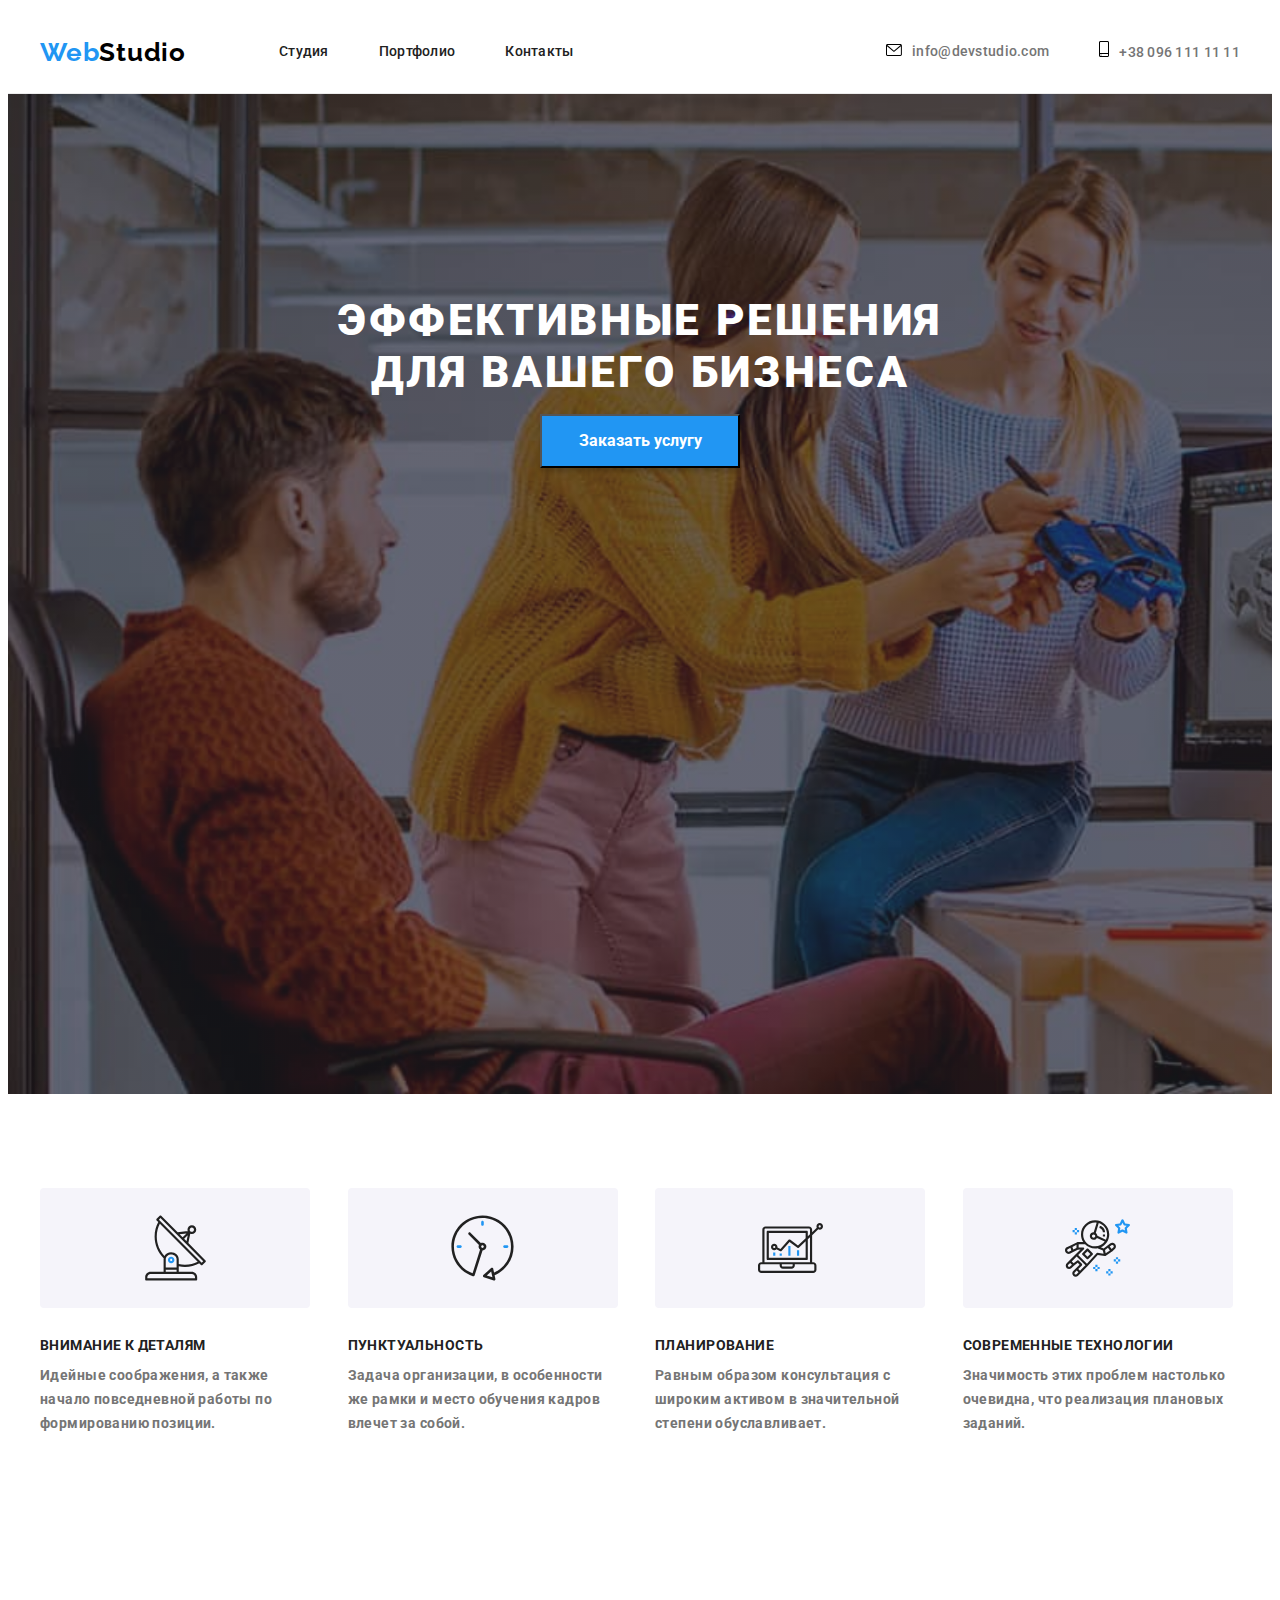
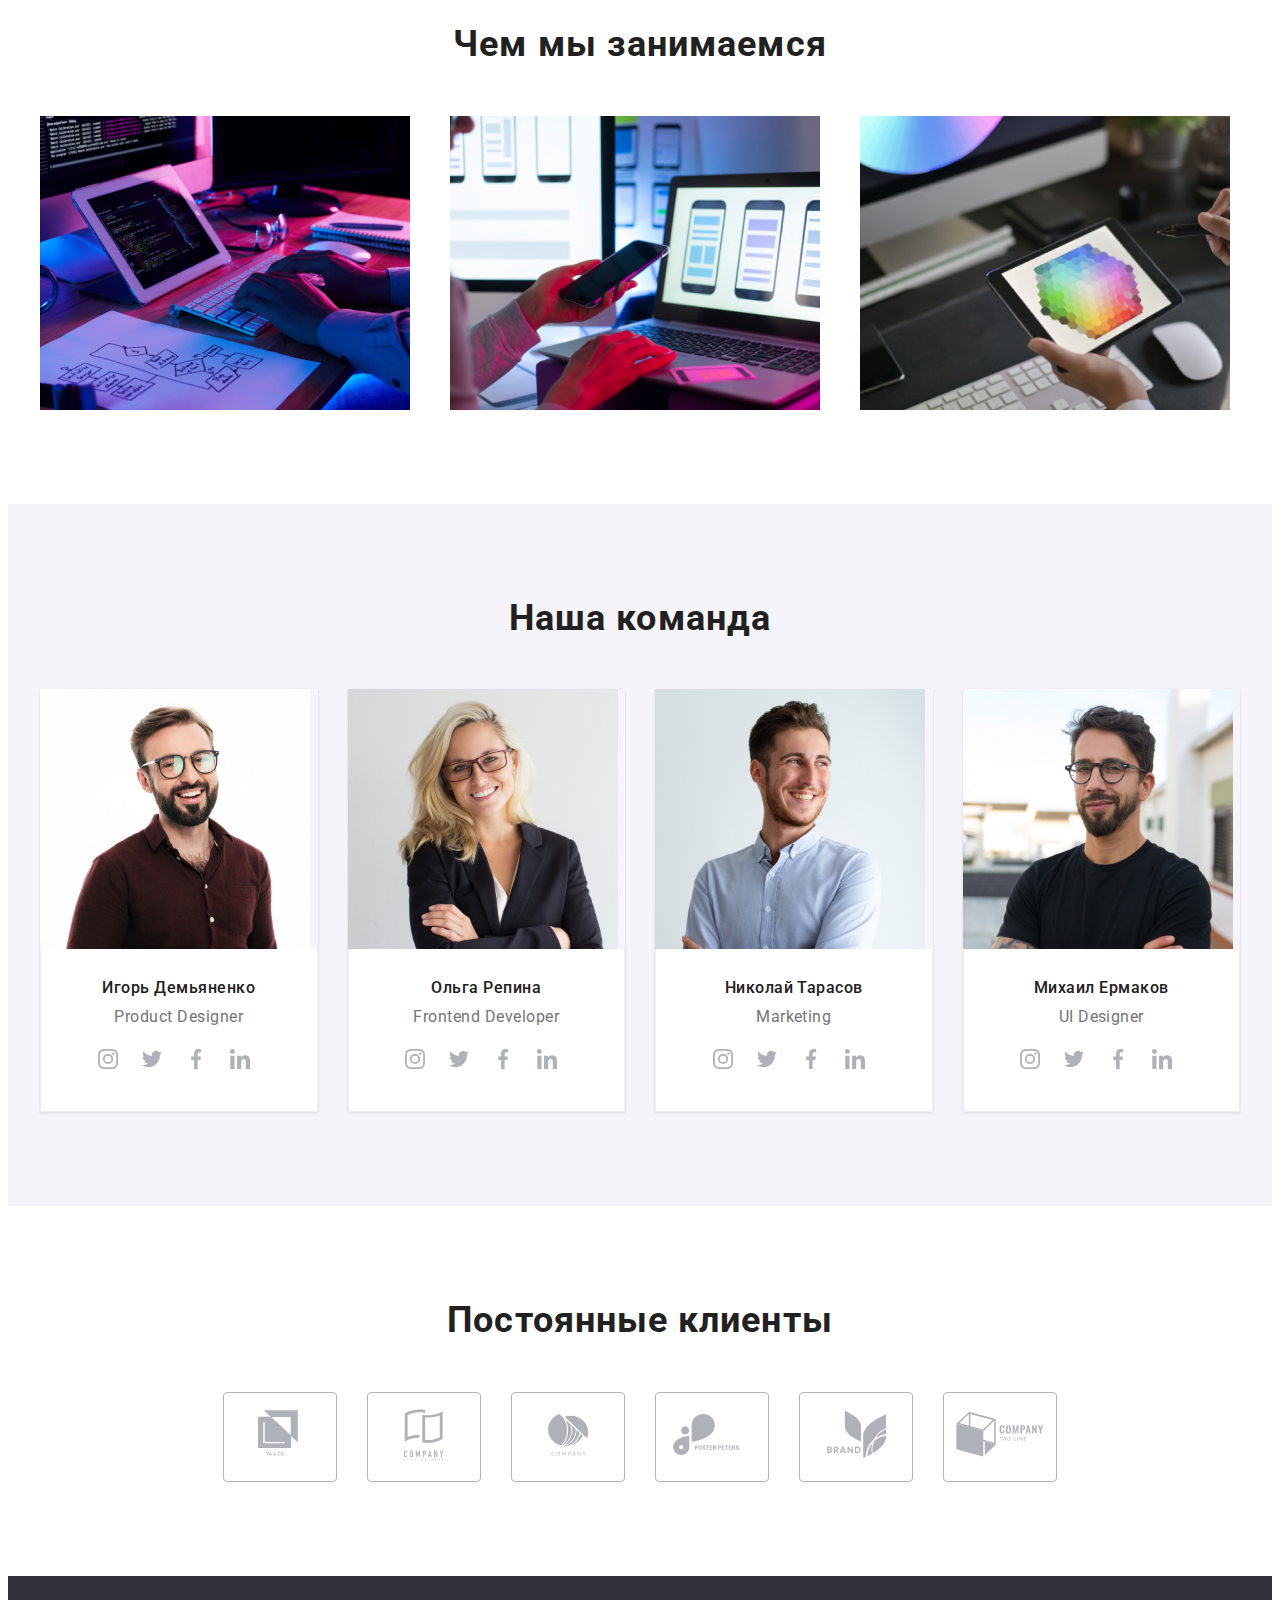
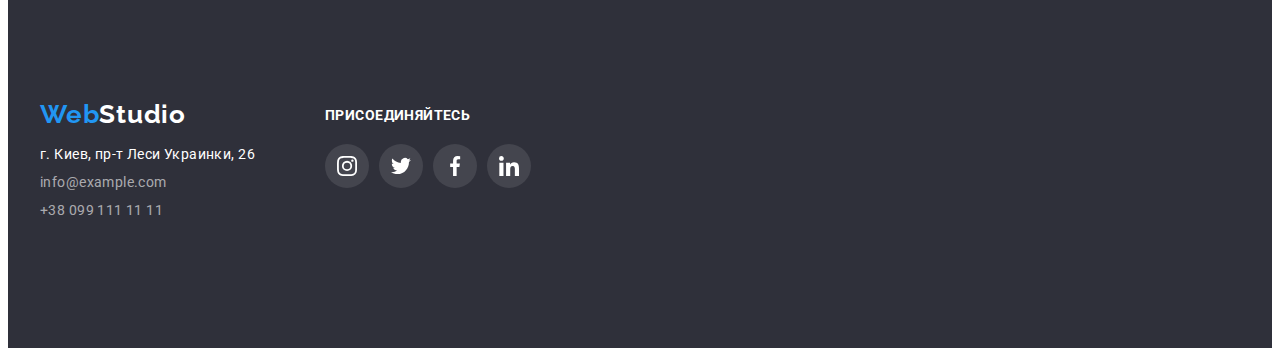
==== index.html @ 53e698b1 "добавил предидущее дз" ====
<!DOCTYPE html>
<html lang="en">
<head>
    <meta charset="UTF-8">
    <meta http-equiv="X-UA-Compatible" content="IE=edge">
    <meta name="viewport" content="width=device-width, initial-scale=1.0">
    <title>Студия</title>
    <link rel="preconnect" href="https://fonts.gstatic.com">
    <link href="https://fonts.googleapis.com/css2?family=Raleway:wght@700&family=Roboto:wght@400;500;700;900&display=swap"
        rel="stylesheet">
    <link rel="stylesheet" href="https://cdnjs.cloudflare.com/ajax/libs/modern-normalize/1.0.0/modern-normalize.min.css"
        integrity="sha512-ISS7cAi1PEhQ8jnbJpJZMd29NlhNj4AWYyLOSp2CE/CsHxTCu+r+t0D2yoJudVrd0/8fTVPUVDzY5Tvli75u/g=="
        crossorigin="anonymous" />
    <link rel="stylesheet" href="./css/styles.css">
</head>
<body>
    <header class="header">
        <div class="header-main container">
          <h1 class="top-title">
            <a class="main-logo link" href="">
               <span class="web">Web</span>Studio</a>
          </h1>
         <nav class="navigation">
            <ul class="navigation-list list">
                <li class="navigation-item">
                    <a class="navigation-link link" href="#">Студия</a></li>
                <li class="navigation-item">
                    <a class="navigation-link link" href="./portfolio.html">Портфолио</a></li>
                <li class="navigation-item">
                    <a class="navigation-link link" href="#">Контакты</a></li>
            </ul>
         </nav>
        <ul class="contact-list list">
            
            <li class="contact-info">
                <a class="mail-link link" href="mailto:info@devstudio.com">
                    <svg class="icons-contact-link" width="16" height="12">
                        <use href="./images/sprite.svg#icon-envelope"></use>
                    </svg>info@devstudio.com</a>
            </li>
            
            
            <li class="contact-info">
                <a class="tel-link link" href="tel:+380961111111">
                    <svg class="icons-contact-link" width="10" height="16">
                        <use href="./images/sprite.svg#icon-smartphone"></use>
                    </svg>+38 096 111 11 11</a>
            </li>
            
            
        </ul>
        </div>
    </header>   
    <main>
        <!-- HERO -->
        <section class="hero section">
            <h2 class="hero-item">
                Эффективные решения для вашего бизнеса
            </h2>
            <button class="modal-btn" type=button> Заказать услугу </button>
        </section>

                                            <!-- ABOUT -->

        <section class="section about">
          <div class="container">
              <ul class="about-list list"> 
                  
            <li class="about-list-item">
                <div class="box">
                    <svg class="svg-icons" width="65" height="70">
                        <use href="./images/sprite.svg#icon-antenna"></use>
                    </svg>
                </div>
                <h3 class="about-title">
                    Внимание к деталям
                </h3>
                <p class="description">
                    Идейные соображения, а также начало повседневной работы по формированию позиции.
                </p>
            </li>
            <li class="about-list-item">
                <div class="box">
                    <svg class="svg-icons" width="65" height="70">
                        <use href="./images/sprite.svg#icon-clock"></use>
                    </svg>
                </div>
                <h3 class="about-title">
                    Пунктуальность
                </h3>
                <p class="description">
                    Задача организации, в особенности же рамки и место обучения кадров влечет за собой.
                </p>
            </li>
            <li class="about-list-item">
                <div class="box">
                    <svg class="svg-icons" width="65" height="70">
                        <use href="./images/sprite.svg#icon-diagram"></use>
                    </svg>
                </div>
                <h3 class="about-title">
                    Планирование
                </h3>
                <p class="description">
                    Равным образом консультация с широким активом в значительной степени обуславливает.
                </p>
            </li>
            <li class="about-list-item">
                <div class="box">
                    <svg class="svg-icons" width="65" height="70">
                        <use href="./images/sprite.svg#icon-astronaut"></use>
                    </svg>
                </div>
                <h3 class="about-title">
                    Современные технологии
                </h3>
                <p class="description">
                    Значимость этих проблем настолько очевидна, что реализация плановых заданий.
                </p>
            </li>
            </ul> 
          </div>

        </section>
        
                                               <!-- деятельность -->

        <section class="activity section">
            <div class="container">
                <h2 class="visually-hidden">галерея работ</h2>
                <h2 class="title">
                    Чем мы занимаемся
                </h2>
                <div class="activity-list">
                    <ul class="activity-item list">
                        <li class="activity-item-img">
                            <img src="./images/деятельность/box-1.png" alt="написание кода" width=370 height="294">
                        </li>
                        <li class="activity-item-img">
                            <img src="./images/деятельность/box-2.png" alt="адаптация для мобильных устройств" width=370 height="294">
                        </li>
                        <li class="activity-item-img">
                             <img src="./images/деятельность/box-3.png" alt="работа с графикой" width=370 height="294">
                        </li>   
               
                    </ul>
                </div>
                
            </div>
            
        </section>
                                               <!-- НАША КОМАНДА -->
        <section class="team section">
            
            <div class="team container">
                <h2 class="title">
                    Наша команда
                </h2>
                       
            <ul class="team-list list">
                <li class="team-list-item">
                    <div class="card">
                     <div class="card-img">
                        <img class="photo1" src="./images/команда/igor_d.jpg" alt="Игорь Демьяненко" width=270 height="260">
                    </div> 

                        <div class="card-name">
                            <h3 class="name">Игорь Демьяненко</h3>
                            <p class="function" lang="en">Product Designer</p>
                                        <ul class="social-list">
                                            <li class="social-list-item list">
                                                <a href="" class="social-list-link link">
                                                    <svg class="social-list-icon">
                                        
                                                        <use href="./images/sprite.svg#icon-instagram"></use>
                                                    </svg>
                                                </a>
                                        
                                            </li>
                                            <li class="social-list-item list">
                                                <a href="" class="social-list-link link">
                                                    <svg class="social-list-icon">
                                        
                                                        <use href="./images/sprite.svg#icon-twitter"></use>
                                                    </svg>
                                                </a>
                                        
                                            </li>
                                            <li class="social-list-item list">
                                                <a href="" class="social-list-link link">
                                                    <svg class="social-list-icon">
                                        
                                                        <use href="./images/sprite.svg#icon-facebook"></use>
                                                    </svg>
                                                </a>
                                        
                                            </li>
                                            <li class="social-list-item list">
                                                <a href="" class="social-list-link link">
                                                    <svg class="social-list-icon">
                                        
                                                        <use href="./images/sprite.svg#icon-linkedin"></use>
                                                    </svg>
                                                </a>
                                        
                                            </li>
                                        
                                        </ul>
                        </div>                        
                        
                    </div>
                    
                </li>

                <li class="team-list-item">
                    <div class="card">
                        <div class="card-img">
                            <img class="photo2" src="./images/команда/olga_r.jpg" alt="Игорь Демьяненко" width=270 height="260">
                        </div>
                            <div class="card-name">
                               <h3 class="name">Ольга Репина</h3>
                               <p class="function" lang="en">Frontend Developer</p>
                            <ul class="social-list">
                                <li class="social-list-item list">
                                    <a href="" class="social-list-link link">
                                        <svg class="social-list-icon">
                            
                                            <use href="./images/sprite.svg#icon-instagram"></use>
                                        </svg>
                                    </a>
                            
                                </li>
                                <li class="social-list-item list">
                                    <a href="" class="social-list-link link">
                                        <svg class="social-list-icon">
                            
                                            <use href="./images/sprite.svg#icon-twitter"></use>
                                        </svg>
                                    </a>
                            
                                </li>
                                <li class="social-list-item list">
                                    <a href="" class="social-list-link link">
                                        <svg class="social-list-icon">
                            
                                            <use href="./images/sprite.svg#icon-facebook"></use>
                                        </svg>
                                    </a>
                            
                                </li>
                                <li class="social-list-item list">
                                    <a href="" class="social-list-link link">
                                        <svg class="social-list-icon">
                            
                                            <use href="./images/sprite.svg#icon-linkedin"></use>
                                        </svg>
                                    </a>
                            
                                </li>
                            </div>
                                                             
                    </div>
                </li>

                <li class="team-list-item">
                    <div class="card">
                        <div class="card-img">
                            <img class="photo3" src="./images/команда/nik_t.jpg" alt="Игорь Демьяненко" width=270 height="260">
                        </div>
                        
                            <div class="card-name">
                                <h3 class="name">Николай Тарасов</h3>
                                <p class="function" lang="en">Marketing</p>
                                <ul class="social-list">
                                    <li class="social-list-item list">
                                        <a href="" class="social-list-link link">
                                            <svg class="social-list-icon">
                                
                                                <use href="./images/sprite.svg#icon-instagram"></use>
                                            </svg>
                                        </a>
                                
                                    </li>
                                    <li class="social-list-item list">
                                        <a href="" class="social-list-link link">
                                            <svg class="social-list-icon">
                                
                                                <use href="./images/sprite.svg#icon-twitter"></use>
                                            </svg>
                                        </a>
                                
                                    </li>
                                    <li class="social-list-item list">
                                        <a href="" class="social-list-link link">
                                            <svg class="social-list-icon">
                                
                                                <use href="./images/sprite.svg#icon-facebook"></use>
                                            </svg>
                                        </a>
                                
                                    </li>
                                    <li class="social-list-item list">
                                        <a href="" class="social-list-link link">
                                            <svg class="social-list-icon">
                                
                                                <use href="./images/sprite.svg#icon-linkedin"></use>
                                            </svg>
                                        </a>
                                
                                    </li>
                            </div>
                            
                    </div>
                </li>

                <li class="team-list-item">
                    <div class="card">
                        <div class="card-img">
                        <img class="photo4" src="./images/команда/michael_e.jpg" alt="Игорь Демьяненко" width=270 height="260">
                    </div>
                                       
                        <div class="card-name">
                            <h3 class="name">Михаил Ермаков</h3>
                            <p class="function" lang="en">UI Designer</p>
                            <ul class="social-list">
                                <li class="social-list-item list">
                                    <a href="#" class="social-list-link link">
                                        <svg class="social-list-icon">
                            
                                            <use href="./images/sprite.svg#icon-instagram"></use>
                                        </svg>
                                    </a>
                            
                                </li>
                                <li class="social-list-item list">
                                    <a href="#" class="social-list-link link">
                                        <svg class="social-list-icon">
                            
                                            <use href="./images/sprite.svg#icon-twitter"></use>
                                        </svg>
                                    </a>
                            
                                </li>
                                <li class="social-list-item list">
                                    <a href="#" class="social-list-link link">
                                        <svg class="social-list-icon">
                            
                                            <use href="./images/sprite.svg#icon-facebook"></use>
                                        </svg>
                                    </a>
                            
                                </li>
                                <li class="social-list-item list">
                                    <a href="#" class="social-list-link link">
                                        <svg class="social-list-icon">
                            
                                            <use href="./images/sprite.svg#icon-linkedin"></use>
                                        </svg>
                                    </a>
                            
                                </li>
                        </div>
                                                               
                    </div>
                    
                </li>

            </ul>
            </div>
      </section>


                                                   <!-- ПОСТОЯННЫЕ КЛИЕНТЫ-->
            
                   
        <section class="clients section">

            <h2 class="title">
                Постоянные клиенты
            </h2>
            <ul class="clients-list">
                <li class="clients-list-item list">
                    <a href="#">
                        <svg class="client-logo" width="44" height="49">
                            <use href="./images/sprite.svg#icon-logo1"></use>
                        </svg>
                    </a>

                </li>
                <li class="clients-list-item list">
                    <a href="#">
                        <svg class="client-logo" width="40" height="52">
                            <use href="./images/sprite.svg#icon-logo2"></use>
                        </svg>
                    </a>
                    
                </li>
                <li class="clients-list-item list">
                    <a href="#">
                        <svg class="client-logo" width="41" height="42">
                            <use href="./images/sprite.svg#icon-logo3"></use>
                        </svg>
                    </a>
                    

                </li>
                <li class="clients-list-item list">
                    <a href="#">
                        <svg class="client-logo" width="79" height="42">
                            <use href="./images/sprite.svg#icon-logo4"></use>
                        </svg>
                    </a>
                    

                </li>
                <li class="clients-list-item list">
                    <a href="#">
                        <svg class="client-logo" width="59" height="47">
                            <use href="./images/sprite.svg#icon-logo5"></use>
                        </svg>
                    </a>
                    

                </li>
                <li class="clients-list-item list">
                    <a href="#">
                        <svg class="client-logo" width="88" height="45">
                            <use href="./images/sprite.svg#icon-logo6"></use>
                        </svg>
                    </a>
                    

                </li>
            </ul>
        </section>
    </main>
    <footer class="footer">
        <div class="footer-main container">
             <div class="footer-wrapper">
                 <div class="footer-adress">
                     <div class="logo">
                    <a class="logo-link link" href="">
                        <span class="web">Web</span>Studio</a>
                </div>
    
            <address class="adress">
                <ul class="list">
                    <li>
                        <span class="location">г. Киев, пр-т Леси Украинки, 26</span>
                    </li>
                    <li>
                        <a class="footer-link link" href="mailto:info@example.com">info@example.com</a>
                    </li>
                    <li>
                        <a class="footer-link link" href="tel:+380991111111">+38 099 111 11 11</a>
                    </li>
                </ul>
            </address>
                 </div>
                
             </div>
            <div class="footer-social">
                <div class="join-title">
                    <p class="join">присоединяйтесь</p>
                </div>
                
                <ul class="footer-social-list list">
                    <li class="social-item">
                        <a href="" class="social-link link" >
                            <svg class="icon-social">
                                <use href="./images/sprite.svg#icon-instagram"></use>
                            </svg>
                        </a>
                    </li>
                    <li class="social-item">
                        <a href="" class="social-link link" >
                            <svg class="icon-social">
                                <use href="./images/sprite.svg#icon-twitter"></use>
                            </svg>
                        </a>
                    </li>
                    <li class="social-item">
                        <a href="" class="social-link link" >
                            <svg class="icon-social">
                                <use href="./images/sprite.svg#icon-facebook"></use>
                            </svg>
                        </a>
                    </li>
                    <li class="social-item">
                        <a href="" class="social-link link">
                            <svg class="icon-social">
                                <use href="./images/sprite.svg#icon-linkedin"></use>
                            </svg>
                        </a>
                    </li>
                </ul>
            </div>
        </div>
    </footer>
</body>
</html>
---- css/styles.css ----
:root {
  --main-font: 'Roboto', sans-serif;
  --secondary-font: 'Raleway', sans-serif;
  --accent-color: #2196f3;
  --section-pt: 94px;
  --section-pb: 94px;
}
h1,
h2,
h3,
h4,
h5,
h6,
p {
  margin: 0;
}
ul,
ol {
  margin: 0;
  padding: 0;
}
img {
  display: block;
}
.link {
  text-decoration: none;
  display: inline-block;
}
.list {
  list-style: none;
}
.adress {
  font-style: normal;
}
.visually-hidden {
  position: absolute !important;
  clip: rect(1px 1px 1px 1px); /* IE6, IE7 */
  clip: rect(1px, 1px, 1px, 1px);
  padding: 0 !important;
  border: 0 !important;
  height: 1px !important;
  width: 1px !important;
  overflow: hidden;
}
.container {
  width: 1200px;
  padding-right: 15px;
  padding-left: 15px;
  margin: 0 auto;
}
.header .container {
  align-items: center;
  display: flex;
}
/* ===========COMPONENTS=========== */
.header {
  padding-top: 24px;
  padding-bottom: 24px;
  border-bottom: 1px solid #ececec;
}

.body {
  font-family: var(--main-font);
  color: #ffffff;
}
.main-logo {
  font-family: var(--secondary-font);
  font-style: normal;
  font-weight: bold;
  font-size: 26px;
  line-height: 1.19;
  letter-spacing: 0.03em;
  color: #000000;
  margin-right: 93px;
}
.main-logo:hover,
.main-logo:focus {
  color: var(--accent-color);
}
.web {
  color: #2196f3;
}
/* ============NAVIGATION============ */

.navigation-item:not(:last-child) {
  margin-right: 50px;
}
.navigation-list {
  display: flex;
  align-items: center;
}
.contact-list {
  display: flex;
  align-items: center;
  margin-left: auto;
}
.contact-list .icons-contact-link {
    display: inline-flex;
    margin-right: 10px;
    color: #757575;
}
.contact-list .icons-contact-link:hover,
.contact-list .icons-contact-link:focus {
    fill:var(--accent-color);
}


.navigation-link {
  font-family: var(--main-font);
  font-weight: 500;
  font-size: 14px;
  line-height: 1.14;
  letter-spacing: 0.02em;
  color: #212121;
}
.navigation-link:hover,
.navigation-link:focus {
  color: var(--accent-color);
}
.contact-list {
  margin-left: auto;
}

.tel-link {
  align-items: center;
  font-family: var(--main-font);
  font-weight: 500;
  font-size: 14px;
  line-height: 1.14;
  letter-spacing: 0.02em;
  color: #757575;
}
.tel-link:hover,
.tel-link:focus {
  color: var(--accent-color);
}
.mail-link {
  font-family: var(--main-font);
  font-weight: 500;
  font-size: 14px;
  line-height: 1.14;
  letter-spacing: 0.02em;
  color: #757575;
  margin-right: 50px;
}
.mail-link:hover,
.mail-link:focus {
  color: var(--accent-color);
}
/* ==============HERO============== */

.section {
  padding-top: var(--section-pt);
  padding-bottom: var(--section-pb);
  margin: 0 auto;
}
.modal-btn {
  font-family: var(--main-font);
  font-weight: bold;
  font-size: 16px;
  color: #ffffff;
  line-height: 1.87;
  cursor: pointer;
  min-width: 200px;
  display: block;
  margin: 0 auto;
  box-shadow: 0px 4px 4px rgba(0, 0, 0, 0.15);
  padding: 10px 32px;
  background-color: #2196f3;
}
.modal-btn:hover,
.modal-btn:focus {
  color: #ffffff;
  background: var(--accent-color);
}
.portfolio-btn {
  font-family: var(--main-font);
  font-weight: bold;
  font-size: 16px;
  line-height: 1.87;
  cursor: pointer;
  display: block;
  border: 0;
}
.portfolio-btn:hover,
.portfolio-btn:focus {
  color: #ffffff;
  background: var(--accent-color);
}

.buttons {
  display: flex;
  justify-content: center;
  text-align: center;
  margin-bottom: 50px;
}
.buttons-item:not(:last-child) {
  margin-right: 8px;
}
.buttons-item :not(:last-child) {
  display: flex;
  text-align: center;
  margin-top: 94px;
  margin-bottom: 34px;
}

.hero-item {
  font-family: var(--main-font);
  font-weight: 900;
  font-size: 44px;
  line-height: 1, 36;
  text-align: center;
  letter-spacing: 0.06em;
  text-transform: uppercase;
  color: #ffffff;
  width: 696px;
  height: 120px;
  margin: 0 auto;
}
.hero {
  background: #2f303a;
  background-image: linear-gradient(
      rgba(47, 48, 58, 0.4),
      rgba(47, 48, 58, 0.4)
    ),
    url(../images/hero/bg.jpg);
    padding-top: 200px;
  padding-bottom: 200px;
  margin: 0 auto;
  background-repeat: no-repeat;
  background-size: cover;
  max-width: 1600px;
  height: 600px;
}
/* =============ABOUT============ */
.function {
  margin-top: 10px;
}
.card-name {
  align-items: center;
  padding-top: 30px;
  padding-bottom: 30px;
  padding-left: 0 auto;
  padding-right: 0 auto;
  border: 1px solid #eeeeee;
  border-top: none;
  background: #ffffff;
}
.card-title {
  align-items: center;
  padding-top: 30px;
  padding-bottom: 30px;
  border: 1px solid #eeeeee;
  border-top: none;
  background: #ffffff;
  padding-left: 24px;
}
.about-list {
  display: flex;
  flex-wrap: wrap;
  margin-left: -30px;
  margin-top: -30px;

}
.box{
    display: flex;
    justify-content: center;
    align-items: center;
    width: 270px;
    height: 120px;
    
    background: #F5F4FA;
    border-radius: 4px;
    margin-bottom: 30px;
}

.about-list-item {
  
  flex-basis: calc(100% / 4 - 30px);
  margin-left: 30px;
  margin-top: 30px;

}
.about-title {
  font-family: var(--main-font);
  font-weight: 700;
  font-size: 14px;
  line-height: 1.14;
  letter-spacing: 0.03em;
  text-transform: uppercase;
  color: #212121;
  margin-bottom: 10px;
}
.description {
  font-family: var(--main-font);
  font-weight: 700;
  font-size: 14px;
  line-height: 1.71;
  letter-spacing: 0.03em;
  color: #757575;
}
.projects {
  display: flex;
  flex-wrap: wrap;
  margin-left: -30px;
  margin-top: -30px;
}

.project-list-item {
  margin-left: 30px;
  margin-top: 30px;
  flex-basis: calc(100% / 3 - 30px);
}
.project-list-item:hover {
  box-shadow: 1px 4px 6px 0px rgba(0, 0, 0, 0.16);

  box-shadow: 0px 4px 4px 0px rgba(0, 0, 0, 0.06);

  box-shadow: 0px 1px 1px 0px rgba(0, 0, 0, 0.12);
}

.project-name {
  font-family: var(--main-font);
  font-weight: 700;
  font-size: 18px;
  line-height: 2;
  letter-spacing: 0.06em;
  color: #212121;
}
.project-type {
  font-family: var(--main-font);

  font-weight: 400;
  font-size: 16px;
  line-height: 1.87;
  letter-spacing: 0.03em;
  color: #757575;
}

/* ===========ДЕЯТЕЛЬНОСТЬ========== */

.title {
  font-family: var(--main-font);
  font-weight: 700;
  font-size: 36px;
  line-height: 1.16;
  text-align: center;
  letter-spacing: 0.03em;
  color: #212121;
  margin-bottom: 50px;
}
.activity-item {
  display: flex;
  flex-wrap: wrap;
  margin-left: -30px;
  margin-top: -30px;
}
.activity-item-img {
  flex-basis: calc(100% / 3 - 30px);
  margin-left: 30px;
  margin-top: 30px;
}

/* =============TEAM============= */
.team {
  background-color: #f5f4fa;
}

.social-list-link{
    justify-content: center;
    align-items: center;
    display: inline-flex;
    width: 44px;
    height: 44px;
    border-radius: 50%; 
    background-color: #ffffff; 
}
.social-list-link:hover,
.social-list-link:focus{
  background-color: var(--accent-color);
}

.social-list-link:hover .social-list-icon,
.social-list-link:focus .social-list-icon{
  fill: #ffffff;
}


.social-list-icon{
  fill: #AFB1B8;
  width: 20px;
  height: 20px;
  
}
.social-list{
  display: flex;
  justify-content: center;
  margin-right: 10px;
}
.card {
  box-shadow: 0px 1px 3px 0px rgba(0, 0, 0, 0.12);

}
.team-list {
  display: flex;
  flex-wrap: wrap;
  margin-top: -30px;
  margin-left: -30px;
}
.team-list-item {
  margin-top: 30px;
  margin-left: 30px;
  flex-basis: calc(100% / 4 - 30px);
}
.name {
  font-family: var(--main-font);
  font-weight: 500;
  font-size: 16px;
  line-height: 1.18;
  text-align: center;
  letter-spacing: 0.03em;
  color: #212121;
}
.function {
  font-family: var(--main-font);
  font-weight: 400;
  font-size: 16px;
  line-height: 1.18;
  text-align: center;
  letter-spacing: 0.03em;
  color: #757575;
  margin-bottom: 10px;
}

/* ========ПОСТОЯННЫЕ КЛИЕНТЫ======== */


.clients{
  padding-top: 94px;
  padding-bottom: 94px;
  padding-right: 215px;
  padding-left: 215px;
}
.clients-list {
  display: flex;
  justify-content: space-between;
}

.clients-list-item:not(:last-child){
    margin-right: 30px;
}


.clients-list-item{
    display: flex;
    justify-content: center;
    align-items: center;
    width: 170px;
    height: 90px;
    border: 1px solid rgba(175, 177, 184, 1); 
    box-sizing: border-box;
    border-radius: 4px;

}

.client-logo{
  fill: #AFB1B8;
}

.clients-list-item:hover {
    border-color:var(--accent-color);
}
.clients-list-item:hover .client-logo {
    fill: var(--accent-color);
}


/* ============FOOTER================ */
.footer {
  background: #2f303a;
  padding-top: 60px;
  padding-bottom: 60px;
}


.icon-social{
  fill: #ffffff;
  width: 20px;
  height: 20px;
}
.footer-main{
  display: flex;
  justify-content: start;
  align-items: center;
 
}
.footer-social{
 margin-top: 72px;
 margin-bottom: 100px;
  margin-left: 70px;
}
.social-link{
  justify-content: center;
    align-items: center;
    display: inline-flex;
    width: 44px;
    height: 44px;
    border-radius: 50%; 
    background: rgba(255, 255, 255, 0.1);
}
.logo-link {
  display: inline-block;
  font-family: var(--secondary-font);
  font-weight: bold;
  font-size: 26px;
  line-height: 1.19;
  letter-spacing: 0.03em;
  color: #ffffff;
  margin-bottom: 10px;
}
.logo-link:hover,
.logo-link:focus {
  color: var(--accent-color);
}
.footer-link {
  font-family: var(--main-font);
  font-weight: 400;
  font-size: 14px;
  line-height: 2;
  letter-spacing: 0.03em;
  color: rgba(255, 255, 255, 0.6);
}
.footer-link:hover,
.footer-link:focus {
  color: var(--accent-color);
}
.location {
  font-family: var(--main-font);
  font-weight: normal;
  font-size: 14px;
  line-height: 2;
  letter-spacing: 0.03em;
  color: #ffffff;
  
}
.footer-social-list{
  display: flex;
  width: 206px;
  height: 44px;
  justify-content: space-between;
}
.social-link:hover,
.social-link:focus {
  background-color: var(--accent-color);
}
.join{
  font-family: var(--main-font);
font-weight: bold;
font-size: 14px;
line-height: 1.14;
color: #FFFFFF;
letter-spacing: 0.03em;
text-transform: uppercase;
}
.join-title{
  margin-bottom: 20px;
}

/* ==========ICONS=========== */
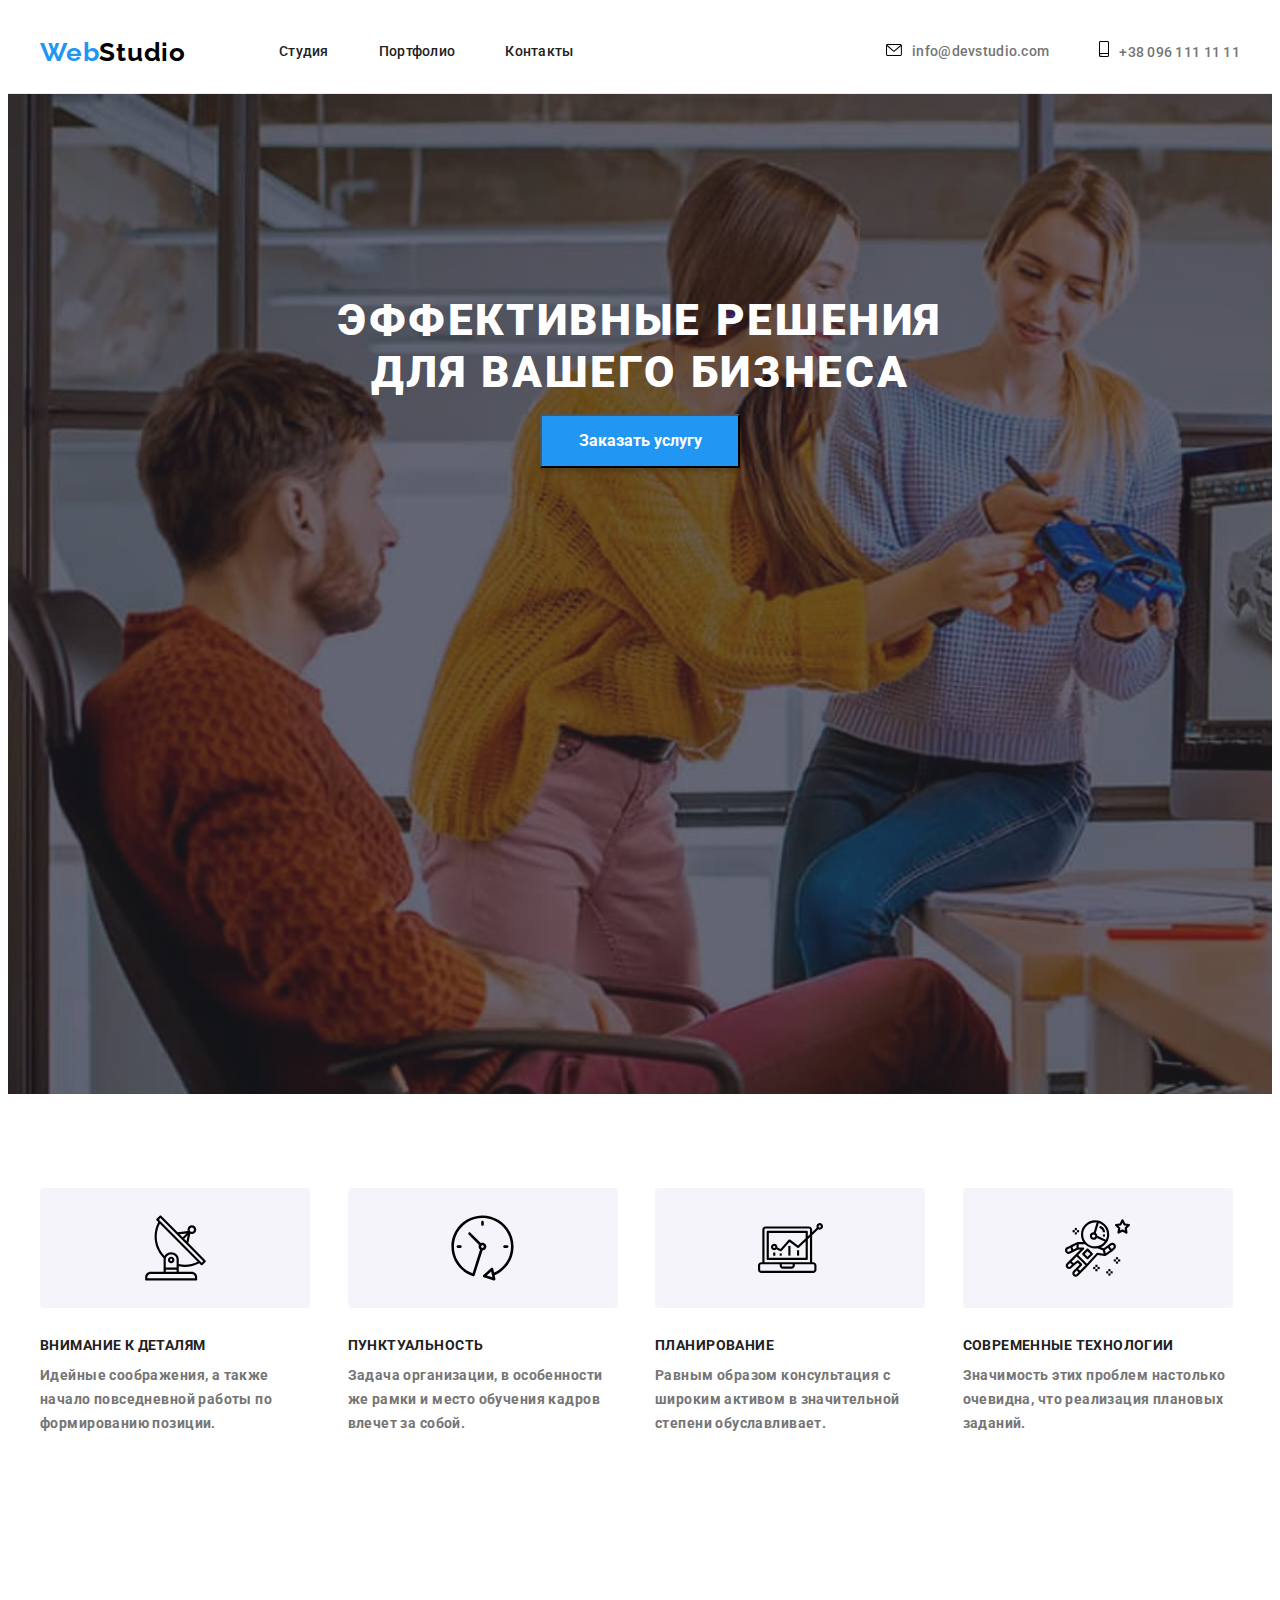
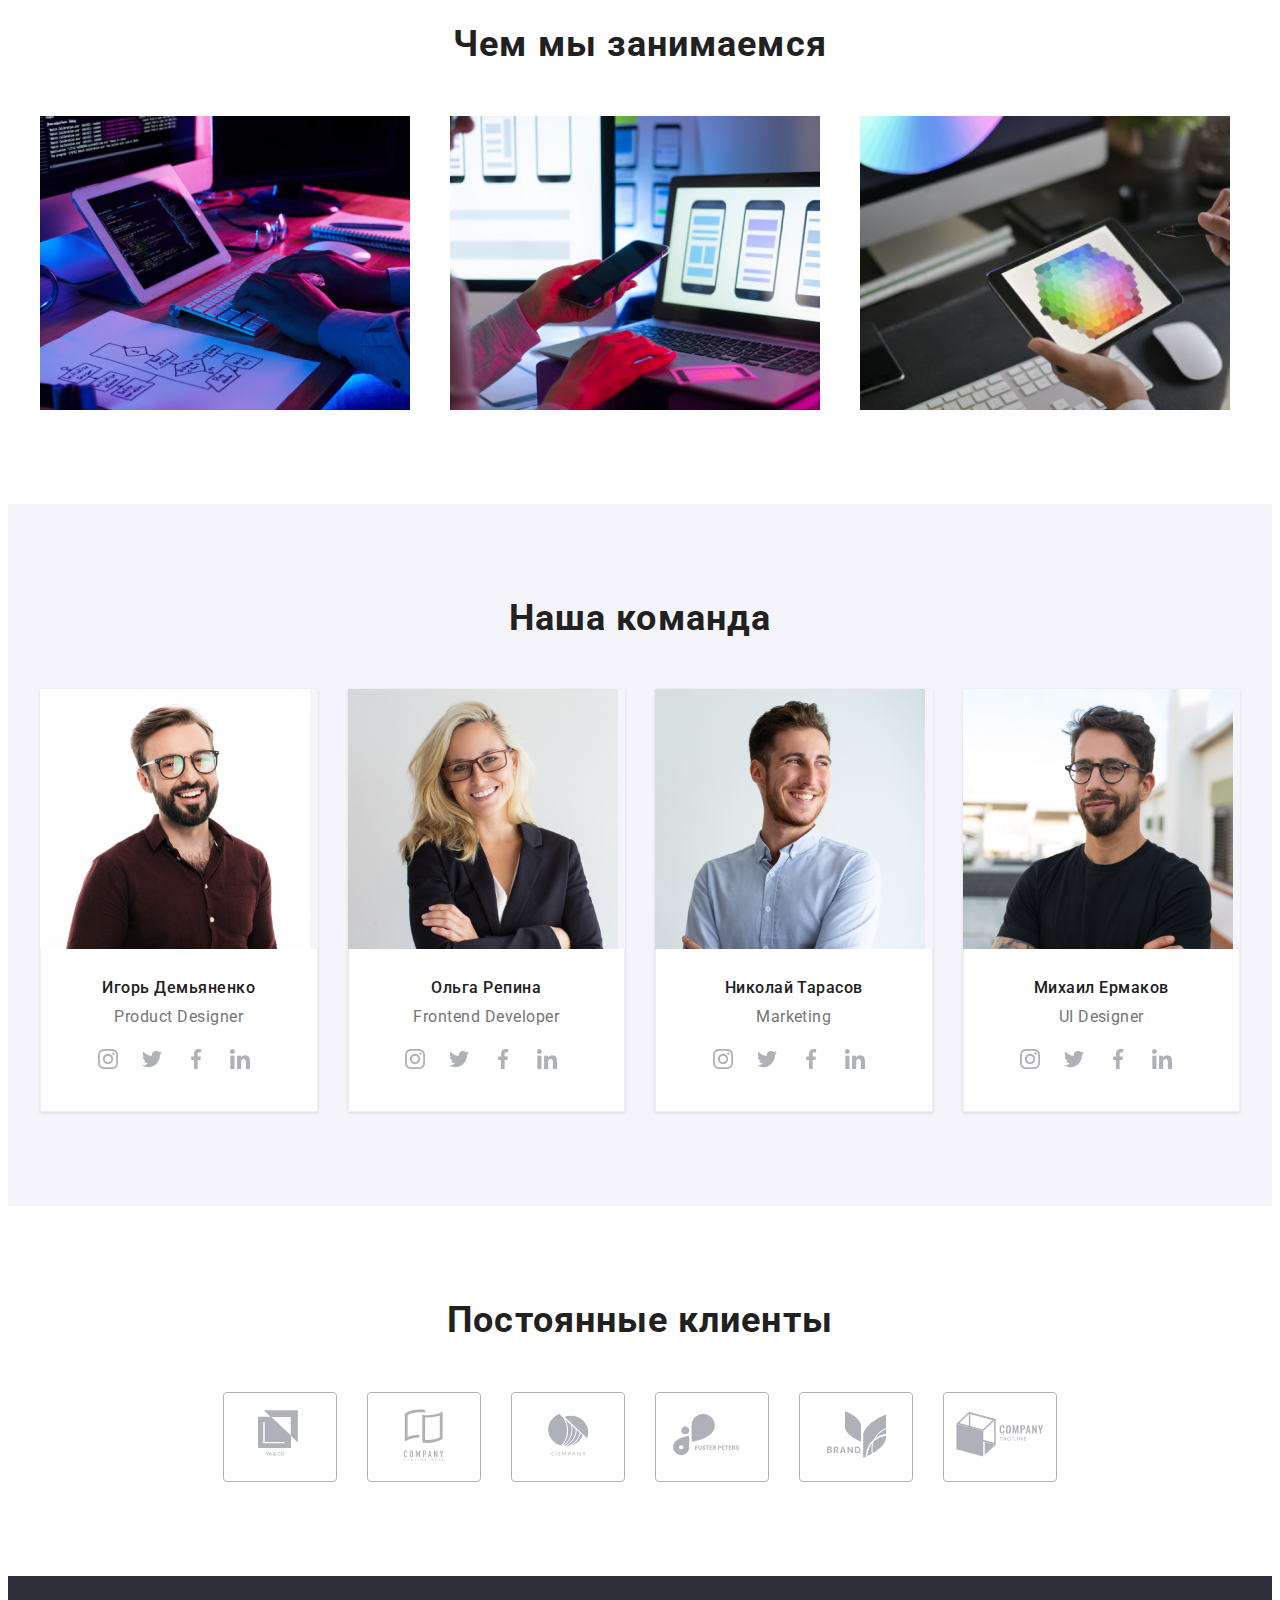
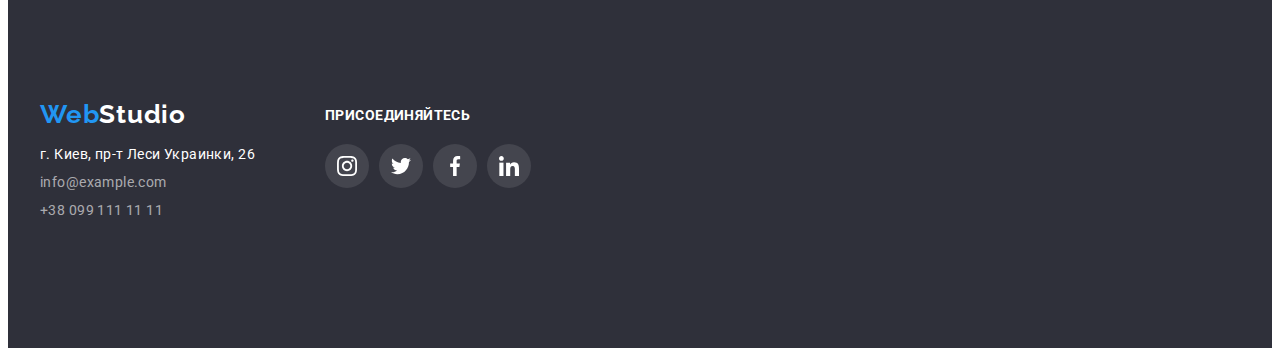
==== commit ecd67182: "вынос мозга с иконками logo" ====
--- a/index.html
+++ b/index.html
@@ -11,6 +11,7 @@
     <link rel="stylesheet" href="https://cdnjs.cloudflare.com/ajax/libs/modern-normalize/1.0.0/modern-normalize.min.css"
         integrity="sha512-ISS7cAi1PEhQ8jnbJpJZMd29NlhNj4AWYyLOSp2CE/CsHxTCu+r+t0D2yoJudVrd0/8fTVPUVDzY5Tvli75u/g=="
         crossorigin="anonymous" />
+        <link rel="stylesheet" href="https://cdnjs.cloudflare.com/ajax/libs/animate.css/4.1.1/animate.min.css" />
     <link rel="stylesheet" href="./css/styles.css">
 </head>
 <body>
@@ -273,7 +274,7 @@
                                 <p class="function" lang="en">Marketing</p>
                                 <ul class="social-list">
                                     <li class="social-list-item list">
-                                        <a href="" class="social-list-link link">
+                                        <a href="#" class="social-list-link link">
                                             <svg class="social-list-icon">
                                 
                                                 <use href="./images/sprite.svg#icon-instagram"></use>
@@ -282,7 +283,7 @@
                                 
                                     </li>
                                     <li class="social-list-item list">
-                                        <a href="" class="social-list-link link">
+                                        <a href="#" class="social-list-link link">
                                             <svg class="social-list-icon">
                                 
                                                 <use href="./images/sprite.svg#icon-twitter"></use>
@@ -291,7 +292,7 @@
                                 
                                     </li>
                                     <li class="social-list-item list">
-                                        <a href="" class="social-list-link link">
+                                        <a href="#" class="social-list-link link">
                                             <svg class="social-list-icon">
                                 
                                                 <use href="./images/sprite.svg#icon-facebook"></use>
@@ -300,7 +301,7 @@
                                 
                                     </li>
                                     <li class="social-list-item list">
-                                        <a href="" class="social-list-link link">
+                                        <a href="#" class="social-list-link link">
                                             <svg class="social-list-icon">
                                 
                                                 <use href="./images/sprite.svg#icon-linkedin"></use>
--- a/css/styles.css
+++ b/css/styles.css
@@ -72,6 +72,7 @@
   letter-spacing: 0.03em;
   color: #000000;
   margin-right: 93px;
+  transition: color 250ms cubic-bezier(0.4, 0, 0.2, 1);
 }
 .main-logo:hover,
 .main-logo:focus {
@@ -94,16 +95,16 @@
   align-items: center;
   margin-left: auto;
 }
-.contact-list .icons-contact-link {
-    display: inline-flex;
-    margin-right: 10px;
-    color: #757575;
-}
-.contact-list .icons-contact-link:hover,
-.contact-list .icons-contact-link:focus {
-    fill:var(--accent-color);
-}
-
+.icons-contact-link {
+  display: inline-flex;
+  margin-right: 10px;
+  color: #757575;
+  transition: color 250ms cubic-bezier(0.4, 0, 0.2, 1);
+}
+.icons-contact-link:hover,
+.icons-contact-link:focus {
+  fill: var(--accent-color);
+}
 
 .navigation-link {
   font-family: var(--main-font);
@@ -112,11 +113,14 @@
   line-height: 1.14;
   letter-spacing: 0.02em;
   color: #212121;
-}
+  transition: color 250ms cubic-bezier(0.4, 0, 0.2, 1);
+}
+
 .navigation-link:hover,
 .navigation-link:focus {
   color: var(--accent-color);
 }
+
 .contact-list {
   margin-left: auto;
 }
@@ -129,6 +133,7 @@
   line-height: 1.14;
   letter-spacing: 0.02em;
   color: #757575;
+  transition: color 250ms cubic-bezier(0.4, 0, 0.2, 1);
 }
 .tel-link:hover,
 .tel-link:focus {
@@ -142,6 +147,7 @@
   letter-spacing: 0.02em;
   color: #757575;
   margin-right: 50px;
+  transition: color 250ms cubic-bezier(0.4, 0, 0.2, 1);
 }
 .mail-link:hover,
 .mail-link:focus {
@@ -154,6 +160,7 @@
   padding-bottom: var(--section-pb);
   margin: 0 auto;
 }
+
 .modal-btn {
   font-family: var(--main-font);
   font-weight: bold;
@@ -167,6 +174,7 @@
   box-shadow: 0px 4px 4px rgba(0, 0, 0, 0.15);
   padding: 10px 32px;
   background-color: #2196f3;
+  /* transition: background-color 250ms cubic-bezier(0.4, 0, 0.2, 1); */
 }
 .modal-btn:hover,
 .modal-btn:focus {
@@ -181,6 +189,8 @@
   cursor: pointer;
   display: block;
   border: 0;
+  transition: color 250ms cubic-bezier(0.4, 0, 0.2, 1),
+    background-color 250ms cubic-bezier(0.4, 0, 0.2, 1);
 }
 .portfolio-btn:hover,
 .portfolio-btn:focus {
@@ -224,7 +234,7 @@
       rgba(47, 48, 58, 0.4)
     ),
     url(../images/hero/bg.jpg);
-    padding-top: 200px;
+  padding-top: 200px;
   padding-bottom: 200px;
   margin: 0 auto;
   background-repeat: no-repeat;
@@ -254,32 +264,30 @@
   border-top: none;
   background: #ffffff;
   padding-left: 24px;
+  padding-right: 24px;
 }
 .about-list {
   display: flex;
   flex-wrap: wrap;
   margin-left: -30px;
   margin-top: -30px;
-
-}
-.box{
-    display: flex;
-    justify-content: center;
-    align-items: center;
-    width: 270px;
-    height: 120px;
-    
-    background: #F5F4FA;
-    border-radius: 4px;
-    margin-bottom: 30px;
+}
+.box {
+  display: flex;
+  justify-content: center;
+  align-items: center;
+  width: 270px;
+  height: 120px;
+
+  background: #f5f4fa;
+  border-radius: 4px;
+  margin-bottom: 30px;
 }
 
 .about-list-item {
-  
   flex-basis: calc(100% / 4 - 30px);
   margin-left: 30px;
   margin-top: 30px;
-
 }
 .about-title {
   font-family: var(--main-font);
@@ -307,6 +315,7 @@
 }
 
 .project-list-item {
+  text-align: center;
   margin-left: 30px;
   margin-top: 30px;
   flex-basis: calc(100% / 3 - 30px);
@@ -317,6 +326,33 @@
   box-shadow: 0px 4px 4px 0px rgba(0, 0, 0, 0.06);
 
   box-shadow: 0px 1px 1px 0px rgba(0, 0, 0, 0.12);
+}
+.project-list-content-wrapper {
+  position: relative;
+  overflow: hidden;
+}
+.project-card-link:hover .overlay,
+.project-card-link:focus .overlay {
+  transform: translateY(0%);
+  opacity: 1;
+}
+
+.overlay {
+  position: absolute;
+  top: 0;
+  left: 0;
+  background-color: rgba(33, 150, 243, 0.9);
+  color: #ffffff;
+  padding-left: 24px;
+  padding-right: 24px;
+  padding-top: 63px;
+  padding-bottom: 63px;
+  height: 100%;
+  overflow: auto;
+  transform: translateY(100%);
+  opacity: 0;
+
+  transition: transform 300ms cubic-bezier(0.4, 0, 0.2, 1);
 }
 
 .project-name {
@@ -366,40 +402,38 @@
   background-color: #f5f4fa;
 }
 
-.social-list-link{
-    justify-content: center;
-    align-items: center;
-    display: inline-flex;
-    width: 44px;
-    height: 44px;
-    border-radius: 50%; 
-    background-color: #ffffff; 
+.social-list-link {
+  justify-content: center;
+  align-items: center;
+  display: inline-flex;
+  width: 44px;
+  height: 44px;
+  border-radius: 50%;
+  background-color: #ffffff;
+  transition: background-color 250ms cubic-bezier(0.4, 0, 0.2, 1);
 }
 .social-list-link:hover,
-.social-list-link:focus{
+.social-list-link:focus {
   background-color: var(--accent-color);
 }
 
 .social-list-link:hover .social-list-icon,
-.social-list-link:focus .social-list-icon{
+.social-list-link:focus .social-list-icon {
   fill: #ffffff;
 }
 
-
-.social-list-icon{
-  fill: #AFB1B8;
+.social-list-icon {
+  fill: #afb1b8;
   width: 20px;
   height: 20px;
-  
-}
-.social-list{
+}
+.social-list {
   display: flex;
   justify-content: center;
   margin-right: 10px;
 }
 .card {
   box-shadow: 0px 1px 3px 0px rgba(0, 0, 0, 0.12);
-
 }
 .team-list {
   display: flex;
@@ -434,8 +468,7 @@
 
 /* ========ПОСТОЯННЫЕ КЛИЕНТЫ======== */
 
-
-.clients{
+.clients {
   padding-top: 94px;
   padding-bottom: 94px;
   padding-right: 215px;
@@ -446,34 +479,31 @@
   justify-content: space-between;
 }
 
-.clients-list-item:not(:last-child){
-    margin-right: 30px;
-}
-
-
-.clients-list-item{
-    display: flex;
-    justify-content: center;
-    align-items: center;
-    width: 170px;
-    height: 90px;
-    border: 1px solid rgba(175, 177, 184, 1); 
-    box-sizing: border-box;
-    border-radius: 4px;
-
-}
-
-.client-logo{
-  fill: #AFB1B8;
+.clients-list-item:not(:last-child) {
+  margin-right: 30px;
+}
+
+.clients-list-item {
+  display: flex;
+  justify-content: center;
+  align-items: center;
+  width: 170px;
+  height: 90px;
+  border: 1px solid rgba(175, 177, 184, 1);
+  box-sizing: border-box;
+  border-radius: 4px;
+}
+
+.client-logo {
+  fill: #afb1b8;
 }
 
 .clients-list-item:hover {
-    border-color:var(--accent-color);
+  border-color: var(--accent-color);
 }
 .clients-list-item:hover .client-logo {
-    fill: var(--accent-color);
-}
-
+  fill: var(--accent-color);
+}
 
 /* ============FOOTER================ */
 .footer {
@@ -482,31 +512,34 @@
   padding-bottom: 60px;
 }
 
-
-.icon-social{
+.icon-social {
   fill: #ffffff;
   width: 20px;
   height: 20px;
 }
-.footer-main{
+.footer-main {
   display: flex;
   justify-content: start;
   align-items: center;
- 
-}
-.footer-social{
- margin-top: 72px;
- margin-bottom: 100px;
+}
+.footer-social {
+  margin-top: 72px;
+  margin-bottom: 100px;
   margin-left: 70px;
 }
-.social-link{
+.social-link {
   justify-content: center;
-    align-items: center;
-    display: inline-flex;
-    width: 44px;
-    height: 44px;
-    border-radius: 50%; 
-    background: rgba(255, 255, 255, 0.1);
+  align-items: center;
+  display: inline-flex;
+  width: 44px;
+  height: 44px;
+  border-radius: 50%;
+  background: rgba(255, 255, 255, 0.1);
+  transition: background-color 250ms;
+}
+.social-link:hover,
+.social-link:focus {
+  background-color: var(--accent-color);
 }
 .logo-link {
   display: inline-block;
@@ -517,6 +550,7 @@
   letter-spacing: 0.03em;
   color: #ffffff;
   margin-bottom: 10px;
+  transition: color 250ms cubic-bezier(0.4, 0, 0.2, 1);
 }
 .logo-link:hover,
 .logo-link:focus {
@@ -529,6 +563,7 @@
   line-height: 2;
   letter-spacing: 0.03em;
   color: rgba(255, 255, 255, 0.6);
+  transition: color 250ms cubic-bezier(0.4, 0, 0.2, 1);
 }
 .footer-link:hover,
 .footer-link:focus {
@@ -541,28 +576,24 @@
   line-height: 2;
   letter-spacing: 0.03em;
   color: #ffffff;
-  
-}
-.footer-social-list{
+}
+.footer-social-list {
   display: flex;
   width: 206px;
   height: 44px;
   justify-content: space-between;
 }
-.social-link:hover,
-.social-link:focus {
-  background-color: var(--accent-color);
-}
-.join{
-  font-family: var(--main-font);
-font-weight: bold;
-font-size: 14px;
-line-height: 1.14;
-color: #FFFFFF;
-letter-spacing: 0.03em;
-text-transform: uppercase;
-}
-.join-title{
+
+.join {
+  font-family: var(--main-font);
+  font-weight: bold;
+  font-size: 14px;
+  line-height: 1.14;
+  color: #ffffff;
+  letter-spacing: 0.03em;
+  text-transform: uppercase;
+}
+.join-title {
   margin-bottom: 20px;
 }
 
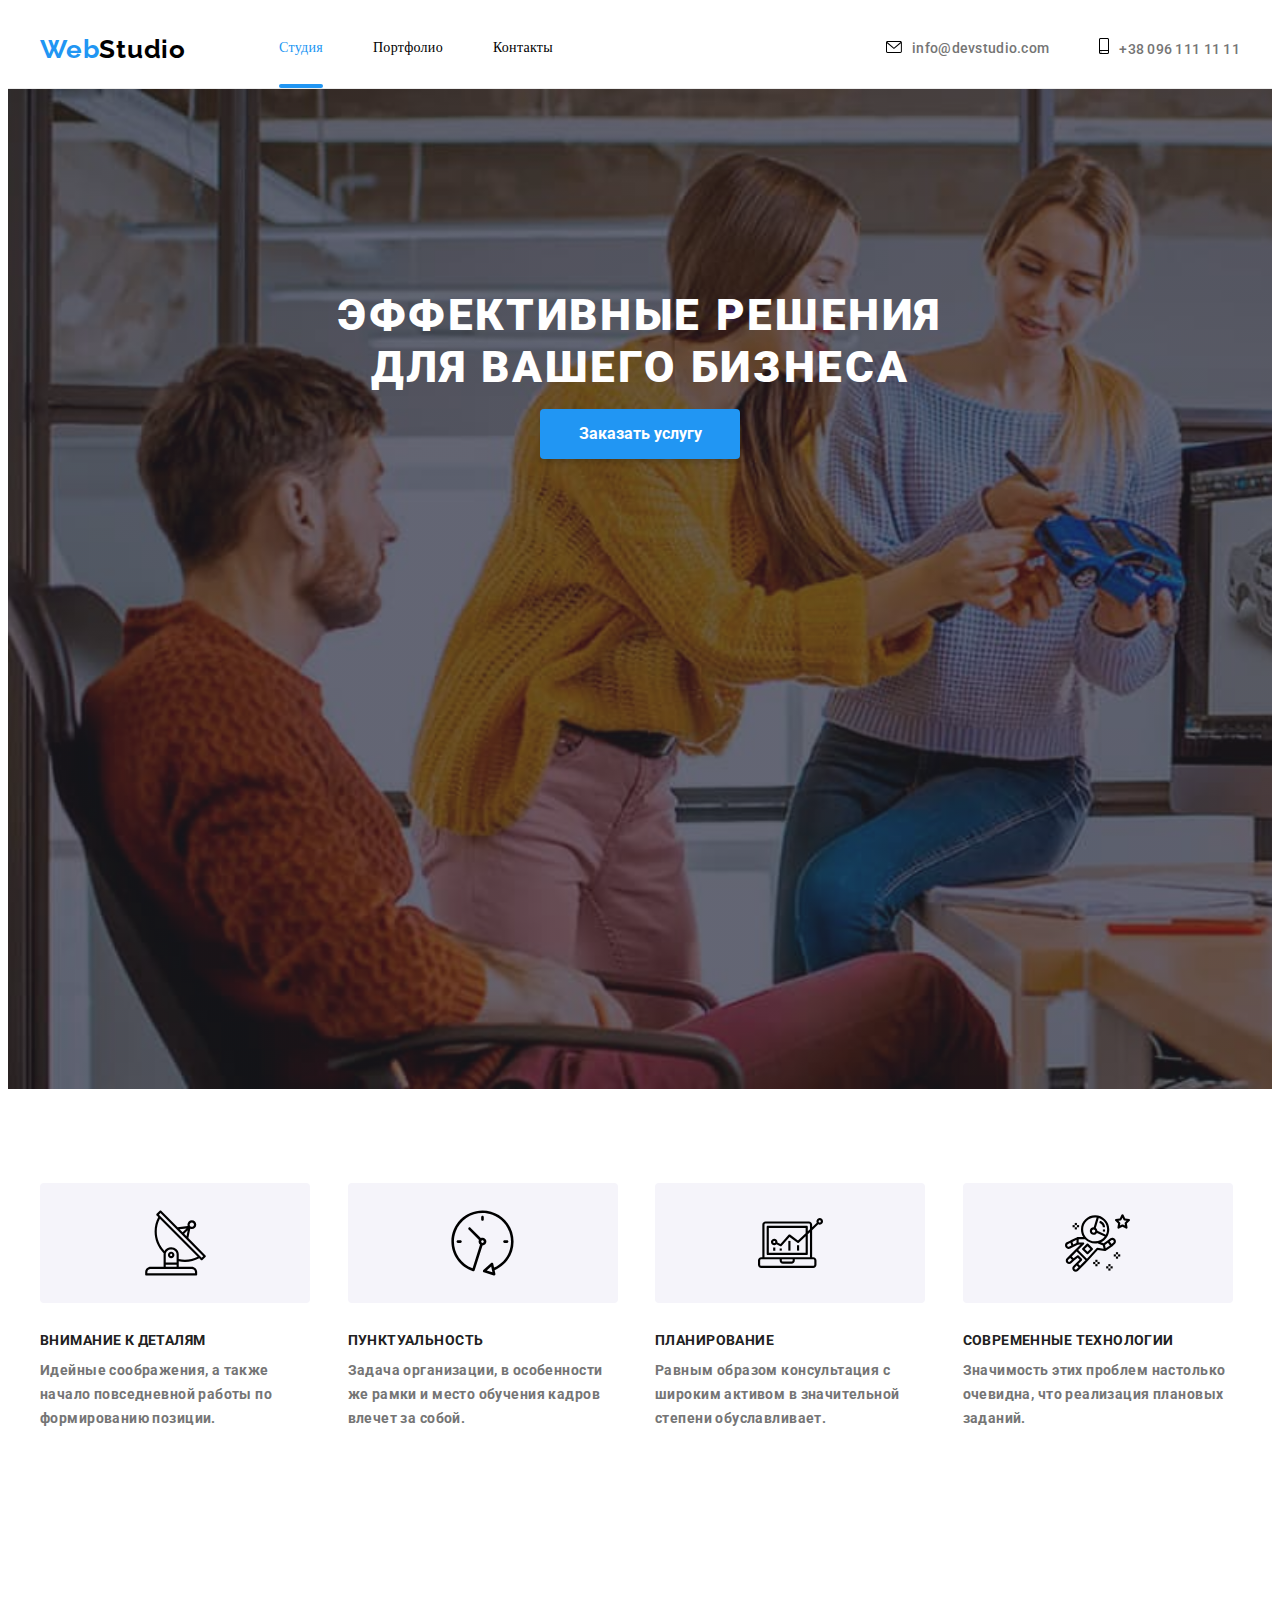
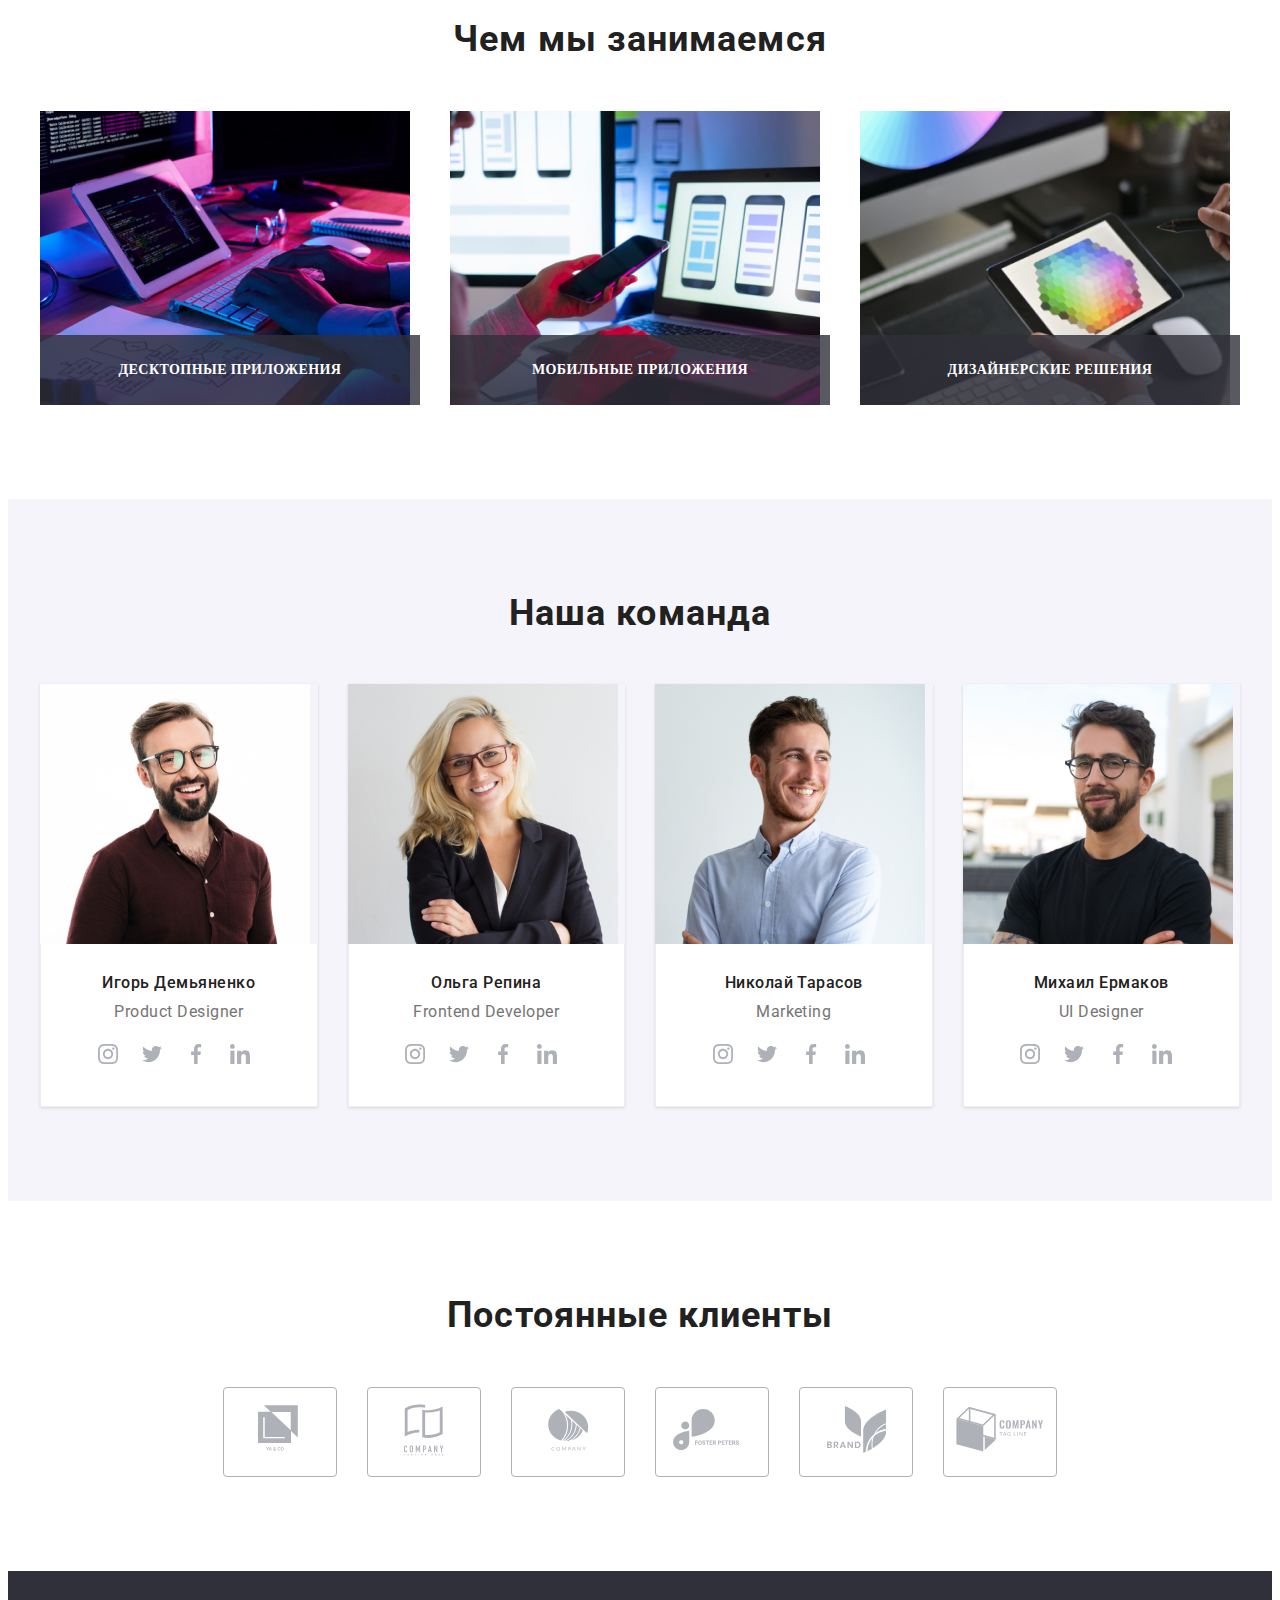
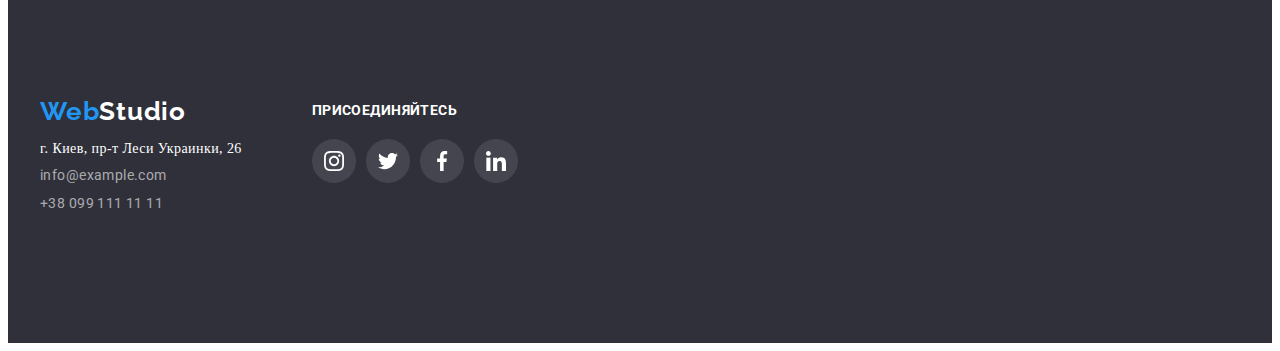
==== commit a3e51d33: "правка футера" ====
--- a/index.html
+++ b/index.html
@@ -22,9 +22,9 @@
                <span class="web">Web</span>Studio</a>
           </h1>
          <nav class="navigation">
-            <ul class="navigation-list list">
+            <ul class="navigation-list list ">
                 <li class="navigation-item">
-                    <a class="navigation-link link" href="#">Студия</a></li>
+                    <a class="navigation-link link current" href="#">Студия</a></li>
                 <li class="navigation-item">
                     <a class="navigation-link link" href="./portfolio.html">Портфолио</a></li>
                 <li class="navigation-item">
@@ -136,12 +136,15 @@
                     <ul class="activity-item list">
                         <li class="activity-item-img">
                             <img src="./images/деятельность/box-1.png" alt="написание кода" width=370 height="294">
+                            <p class="activity-text">десктопные приложения</p>
                         </li>
                         <li class="activity-item-img">
                             <img src="./images/деятельность/box-2.png" alt="адаптация для мобильных устройств" width=370 height="294">
+                            <p class="activity-text">мобильные приложения</p>
                         </li>
                         <li class="activity-item-img">
                              <img src="./images/деятельность/box-3.png" alt="работа с графикой" width=370 height="294">
+                             <p class="activity-text">дизайнерские решения</p>
                         </li>   
                
                     </ul>
@@ -379,9 +382,9 @@
             <h2 class="title">
                 Постоянные клиенты
             </h2>
-            <ul class="clients-list">
+            <ul class="clients-list list">
                 <li class="clients-list-item list">
-                    <a href="#">
+                    <a class="clientt-list-item-link link" href="#">
                         <svg class="client-logo" width="44" height="49">
                             <use href="./images/sprite.svg#icon-logo1"></use>
                         </svg>
@@ -389,7 +392,7 @@
 
                 </li>
                 <li class="clients-list-item list">
-                    <a href="#">
+                    <a class="clientt-list-item-link link" href="#">
                         <svg class="client-logo" width="40" height="52">
                             <use href="./images/sprite.svg#icon-logo2"></use>
                         </svg>
@@ -397,7 +400,7 @@
                     
                 </li>
                 <li class="clients-list-item list">
-                    <a href="#">
+                    <a class="clientt-list-item-link link" href="#">
                         <svg class="client-logo" width="41" height="42">
                             <use href="./images/sprite.svg#icon-logo3"></use>
                         </svg>
@@ -406,7 +409,7 @@
 
                 </li>
                 <li class="clients-list-item list">
-                    <a href="#">
+                    <a class="clientt-list-item-link link" href="#">
                         <svg class="client-logo" width="79" height="42">
                             <use href="./images/sprite.svg#icon-logo4"></use>
                         </svg>
@@ -415,7 +418,7 @@
 
                 </li>
                 <li class="clients-list-item list">
-                    <a href="#">
+                    <a class="clientt-list-item-link link" href="#">
                         <svg class="client-logo" width="59" height="47">
                             <use href="./images/sprite.svg#icon-logo5"></use>
                         </svg>
@@ -424,7 +427,7 @@
 
                 </li>
                 <li class="clients-list-item list">
-                    <a href="#">
+                    <a class="clientt-list-item-link link" href="#">
                         <svg class="client-logo" width="88" height="45">
                             <use href="./images/sprite.svg#icon-logo6"></use>
                         </svg>
@@ -447,7 +450,7 @@
             <address class="adress">
                 <ul class="list">
                     <li>
-                        <span class="location">г. Киев, пр-т Леси Украинки, 26</span>
+                        <a class="location-link link" href="">г. Киев, пр-т Леси Украинки, 26</a>
                     </li>
                     <li>
                         <a class="footer-link link" href="mailto:info@example.com">info@example.com</a>
--- a/css/styles.css
+++ b/css/styles.css
@@ -54,8 +54,7 @@
 }
 /* ===========COMPONENTS=========== */
 .header {
-  padding-top: 24px;
-  padding-bottom: 24px;
+  height: 80px;
   border-bottom: 1px solid #ececec;
 }
 
@@ -105,15 +104,31 @@
 .icons-contact-link:focus {
   fill: var(--accent-color);
 }
-
+.current::after {
+  display: block;
+  content: '';
+  position: absolute;
+  bottom: 0;
+  left: 0;
+  background-color: var(--accent-color);
+  width: 100%;
+  height: 4px;
+  border-radius: 2px;
+}
 .navigation-link {
-  font-family: var(--main-font);
+  display: inline-block;
+  position: relative;
   font-weight: 500;
   font-size: 14px;
   line-height: 1.14;
+  padding-top: 32px;
+  padding-bottom: 32px;
   letter-spacing: 0.02em;
-  color: #212121;
-  transition: color 250ms cubic-bezier(0.4, 0, 0.2, 1);
+  color: var(--color);
+  transition: color 250ms cubic-bezier(0.4, 0, 0.2, 1);
+}
+.current {
+  color: var(--accent-color);
 }
 
 .navigation-link:hover,
@@ -174,6 +189,8 @@
   box-shadow: 0px 4px 4px rgba(0, 0, 0, 0.15);
   padding: 10px 32px;
   background-color: #2196f3;
+  border: none;
+  border-radius: 4px;
   /* transition: background-color 250ms cubic-bezier(0.4, 0, 0.2, 1); */
 }
 .modal-btn:hover,
@@ -392,9 +409,26 @@
   margin-top: -30px;
 }
 .activity-item-img {
+  position: relative;
   flex-basis: calc(100% / 3 - 30px);
   margin-left: 30px;
   margin-top: 30px;
+}
+.activity-text {
+  position: absolute;
+  bottom: 0;
+  right: 0;
+  width: 100%;
+  font-weight: 700;
+  font-size: 14px;
+  line-height: 1.14;
+  text-align: center;
+  letter-spacing: 0.03em;
+  text-transform: uppercase;
+  color: #ffffff;
+  padding-top: 27px;
+  padding-bottom: 27px;
+  background: rgba(47, 48, 58, 0.8);
 }
 
 /* =============TEAM============= */
@@ -569,13 +603,16 @@
 .footer-link:focus {
   color: var(--accent-color);
 }
-.location {
-  font-family: var(--main-font);
-  font-weight: normal;
-  font-size: 14px;
-  line-height: 2;
-  letter-spacing: 0.03em;
-  color: #ffffff;
+.location-link {
+  font-size: 14px;
+  line-height: 1.71;
+  letter-spacing: 0.03em;
+  color: #ffffff;
+  transition: color 250ms cubic-bezier(0.4, 0, 0.2, 1);
+}
+.location-link:hover,
+.location-link:focus {
+  color: var(--accent-color);
 }
 .footer-social-list {
   display: flex;
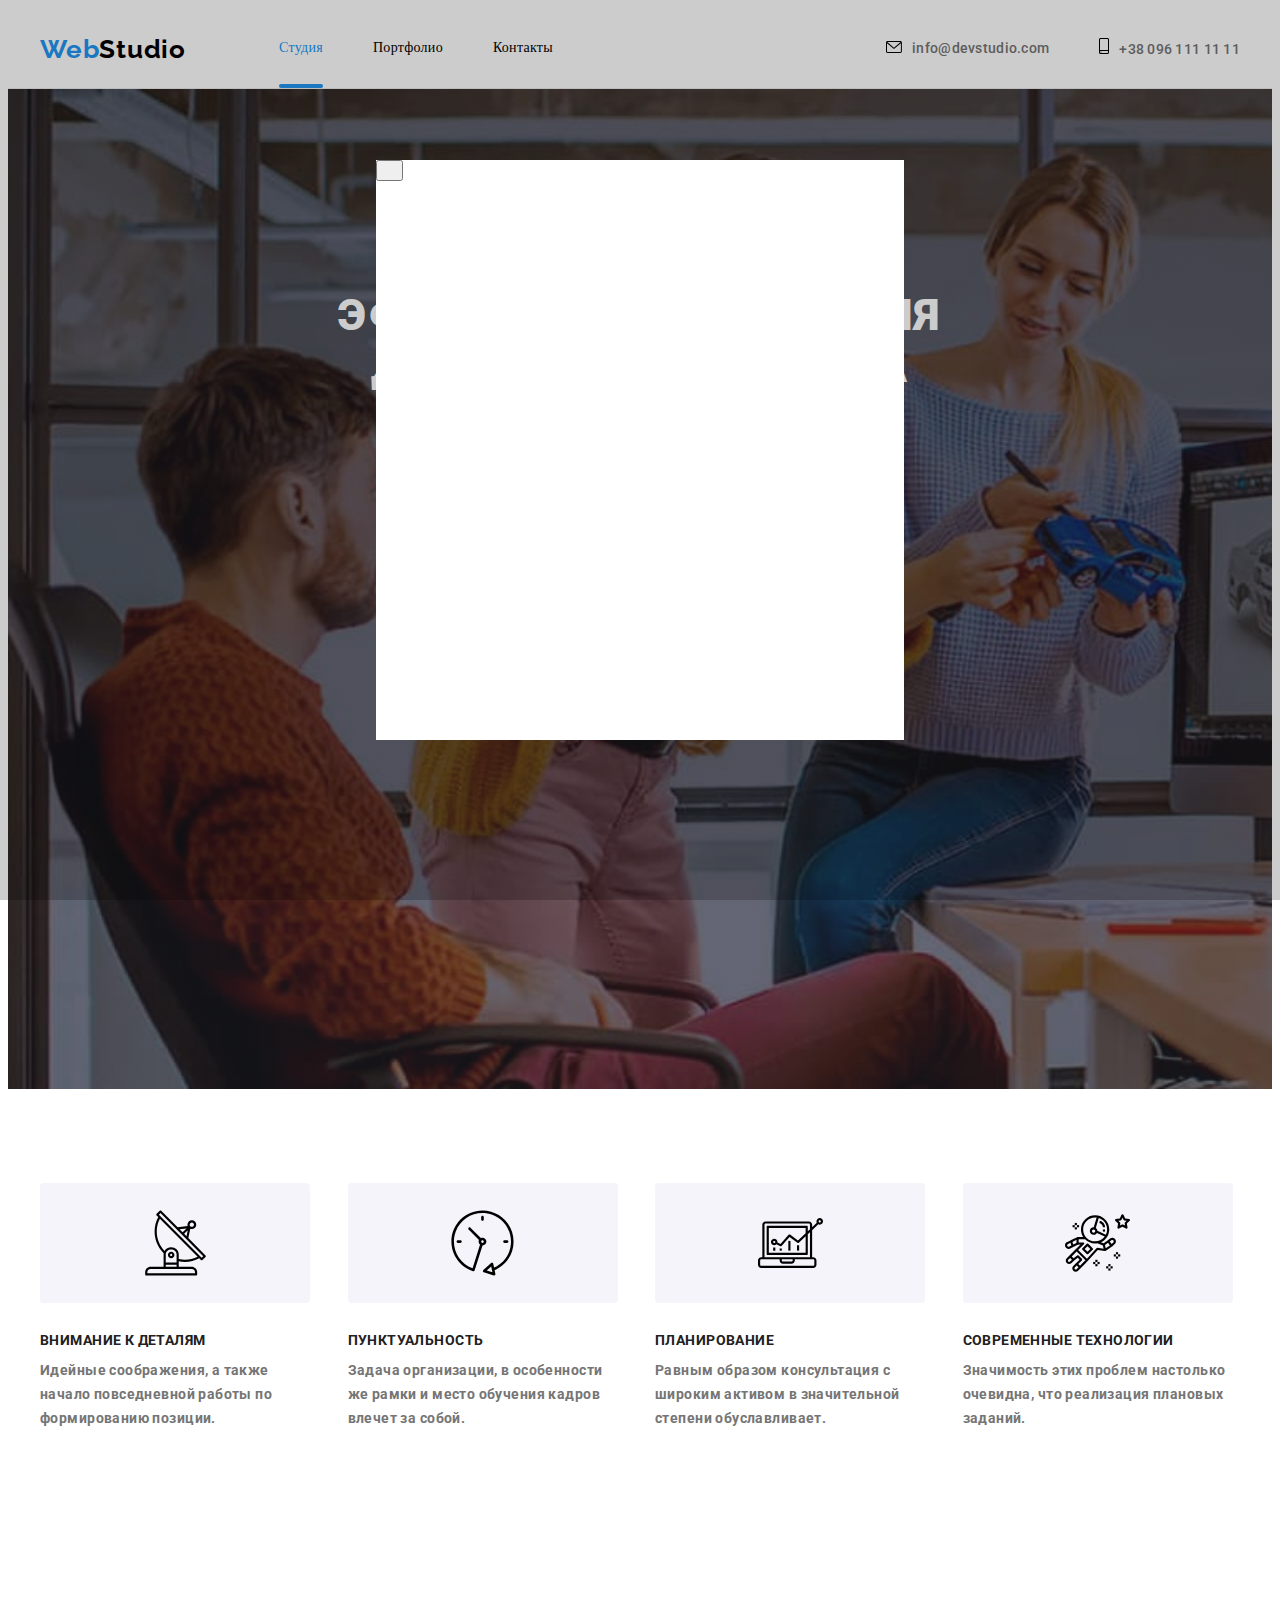
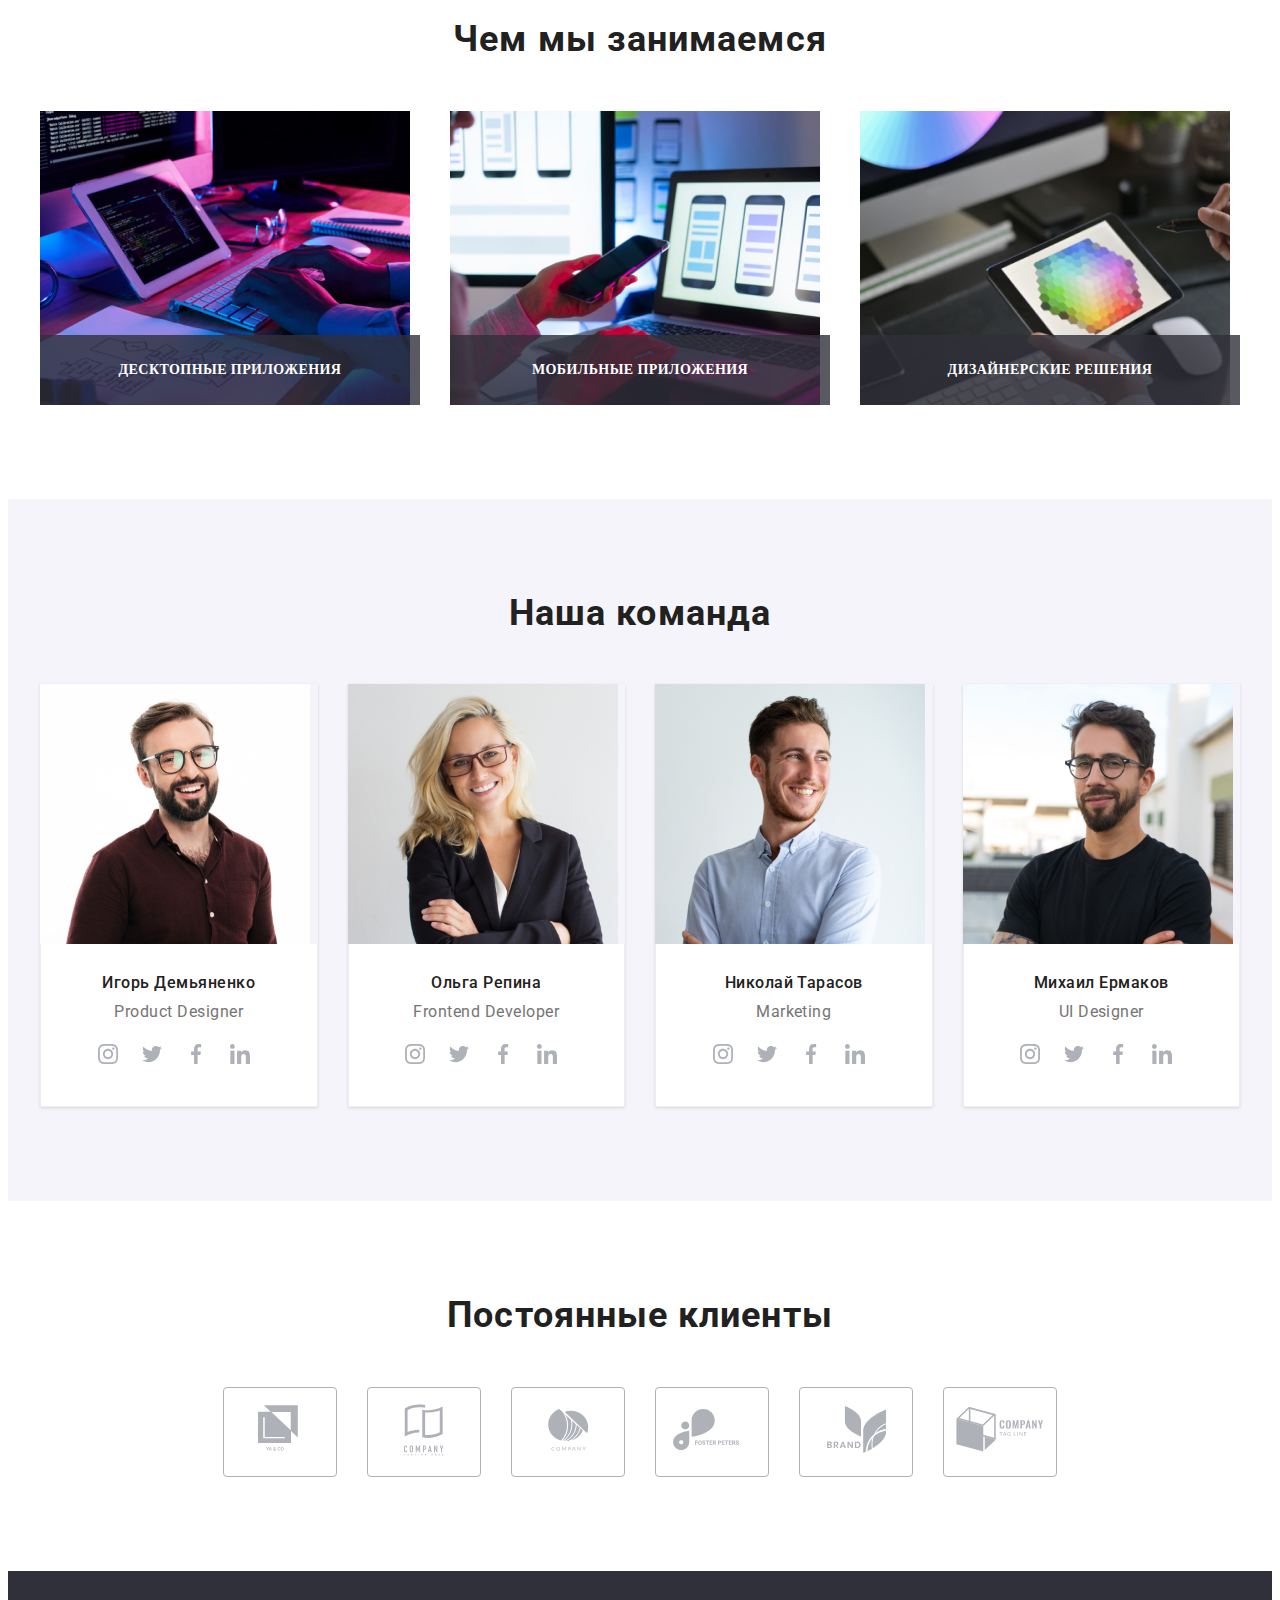
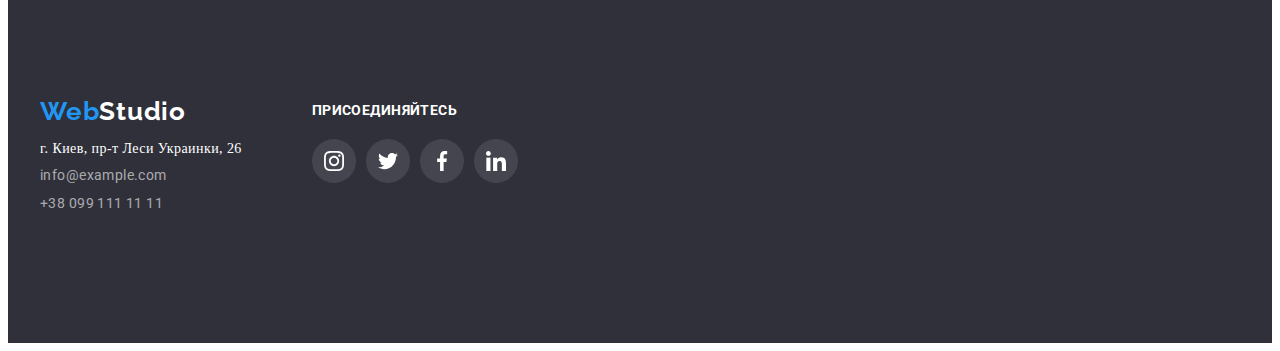
==== commit ae5fc5c2: "правка модалки" ====
--- a/index.html
+++ b/index.html
@@ -501,5 +501,14 @@
             </div>
         </div>
     </footer>
+    <div class="backdrop">
+        <div class="modal">
+            <button type="button" class="modal-close-btn">
+                <svg class="icon-close" width="11" height="11" >
+                    <use href="./images/sprite.svg#vector"></use>
+                </svg>
+            </button>
+        </div>
+    </div>
 </body>
 </html>--- a/css/styles.css
+++ b/css/styles.css
@@ -460,6 +460,7 @@
   fill: #afb1b8;
   width: 20px;
   height: 20px;
+  transition: fill 250ms cubic-bezier(0.4, 0, 0.2, 1);
 }
 .social-list {
   display: flex;
@@ -634,4 +635,21 @@
   margin-bottom: 20px;
 }
 
-/* ==========ICONS=========== */
+/* ==========MODAL-WINDOW=========== */
+.backdrop {
+  position: fixed;
+  top: 0;
+  left: 0;
+  width: 100vw;
+  height: 100vh;
+  background-color: rgba(0, 0, 0, 0.2);
+}
+.modal {
+  position: absolute;
+  top: 50%;
+  left: 50%;
+  transform: translate(-50%, -50%);
+  width: 528px;
+  height: 580px;
+  background-color: #ffffff;
+}
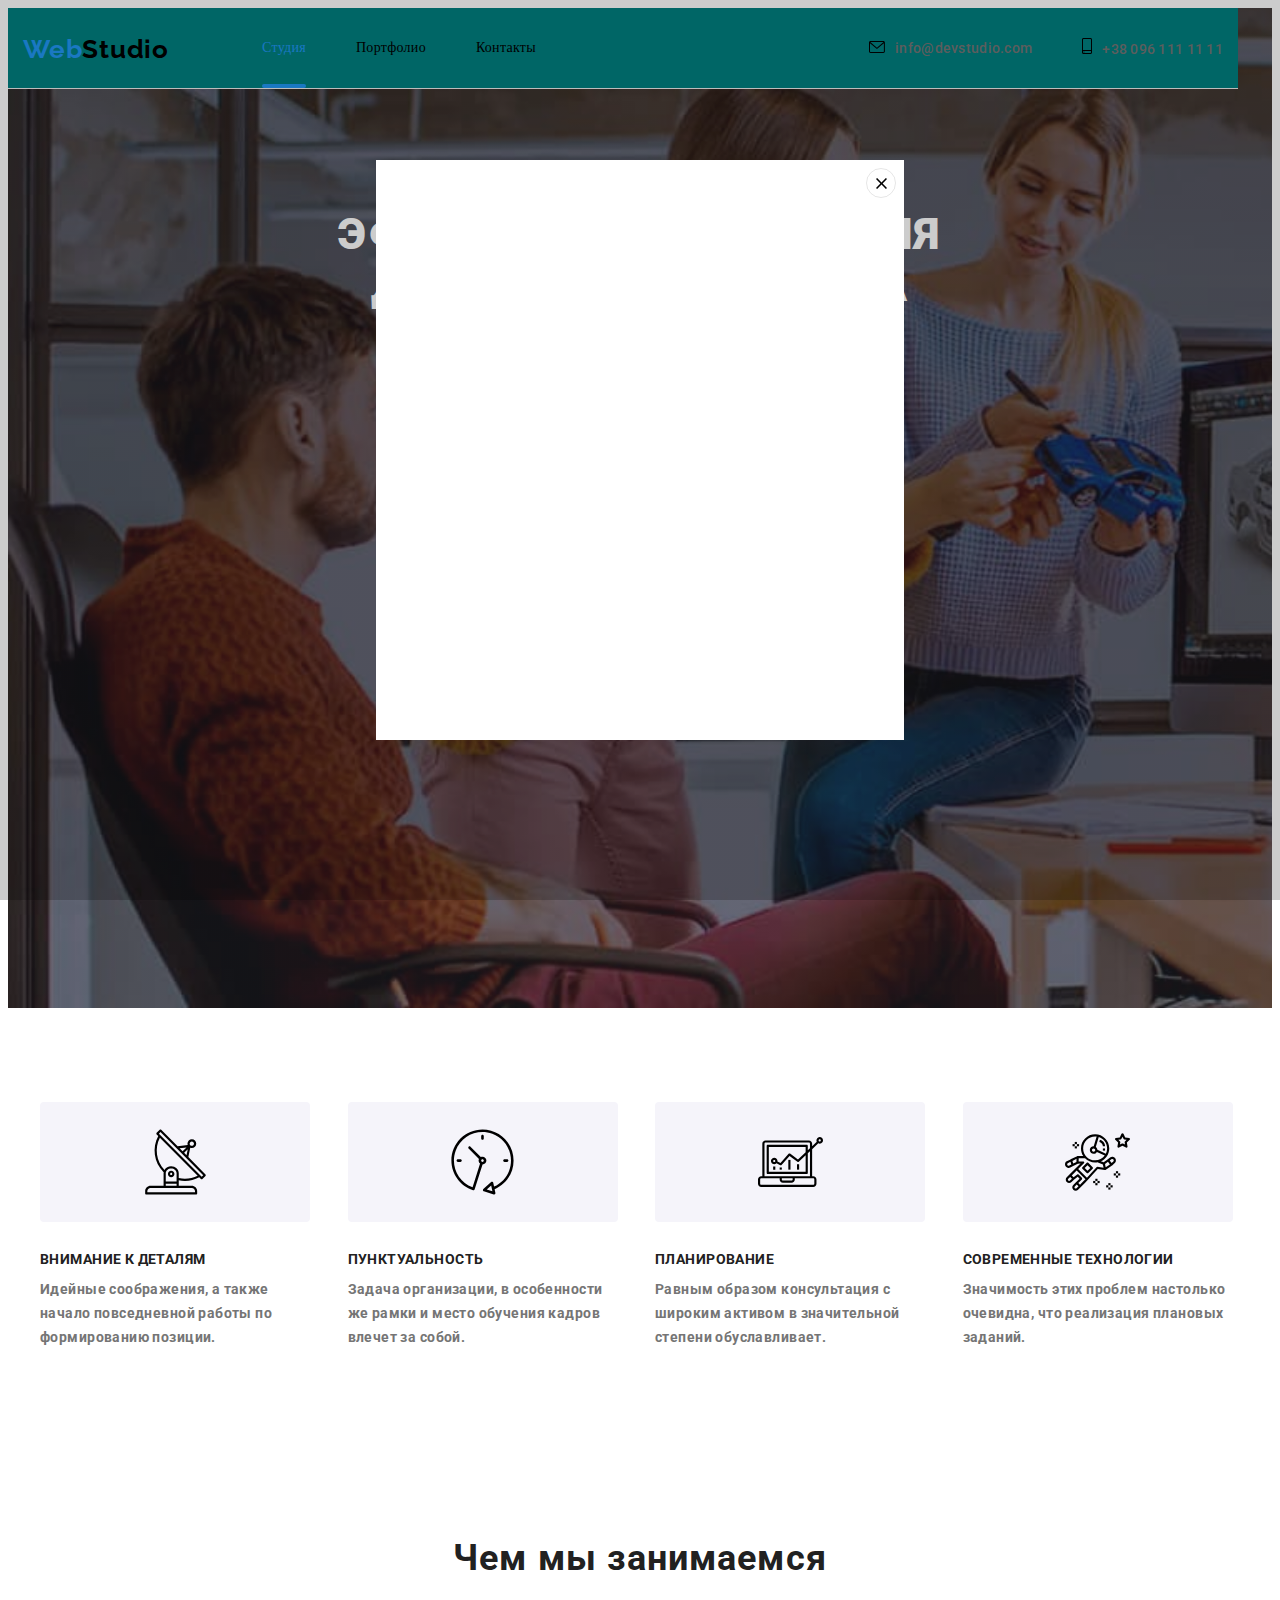
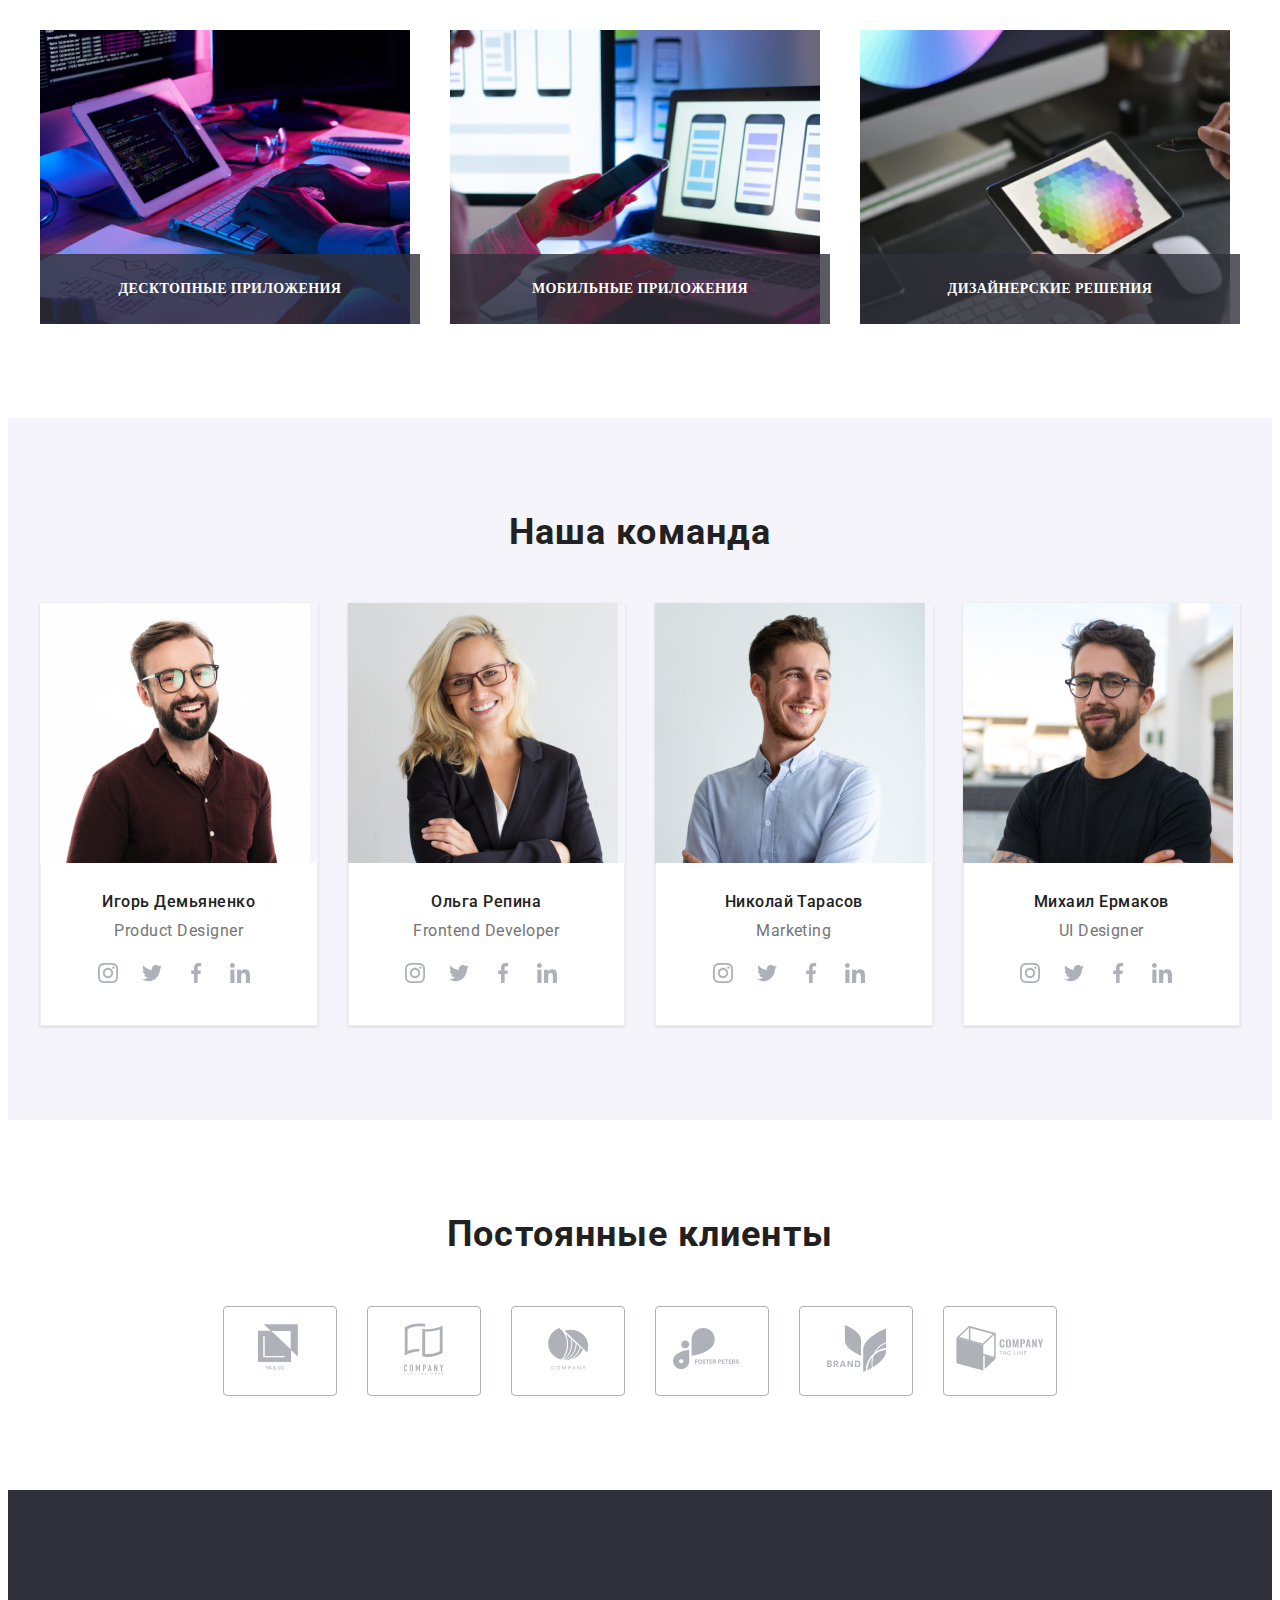
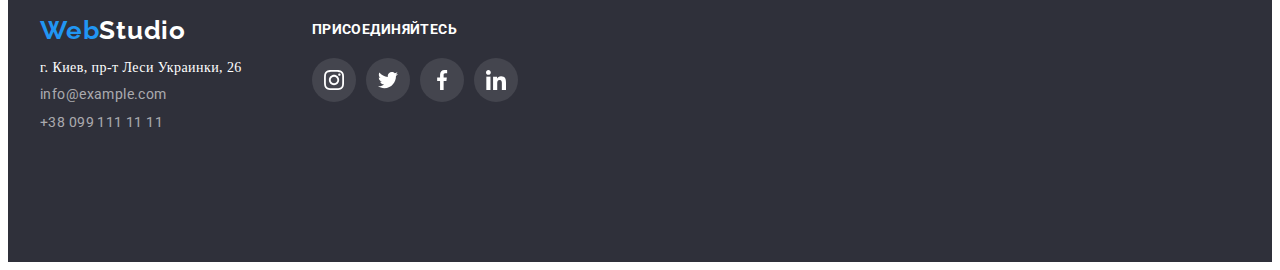
==== commit 006c9fd1: "правка иконки модального окна" ====
--- a/index.html
+++ b/index.html
@@ -505,7 +505,7 @@
         <div class="modal">
             <button type="button" class="modal-close-btn">
                 <svg class="icon-close" width="11" height="11" >
-                    <use href="./images/sprite.svg#vector"></use>
+                    <use href="./images/sprite.svg#Vector"></use>
                 </svg>
             </button>
         </div>
--- a/css/styles.css
+++ b/css/styles.css
@@ -54,6 +54,8 @@
 }
 /* ===========COMPONENTS=========== */
 .header {
+  position: absolute;
+  background-color: teal;
   height: 80px;
   border-bottom: 1px solid #ececec;
 }
@@ -653,3 +655,22 @@
   height: 580px;
   background-color: #ffffff;
 }
+.modal-close-btn {
+  position: absolute;
+
+  display: flex;
+  justify-content: center;
+  align-items: center;
+  width: 30px;
+  height: 30px;
+  margin-left: auto;
+  border-radius: 50%;
+  top: 8px;
+  right: 8px;
+  outline: none;
+  cursor: pointer;
+
+  background: transparent;
+  border: 1px solid rgba(0, 0, 0, 0.1);
+  transition: border 250ms cubic-bezier(0.4, 0, 0.2, 1);
+}
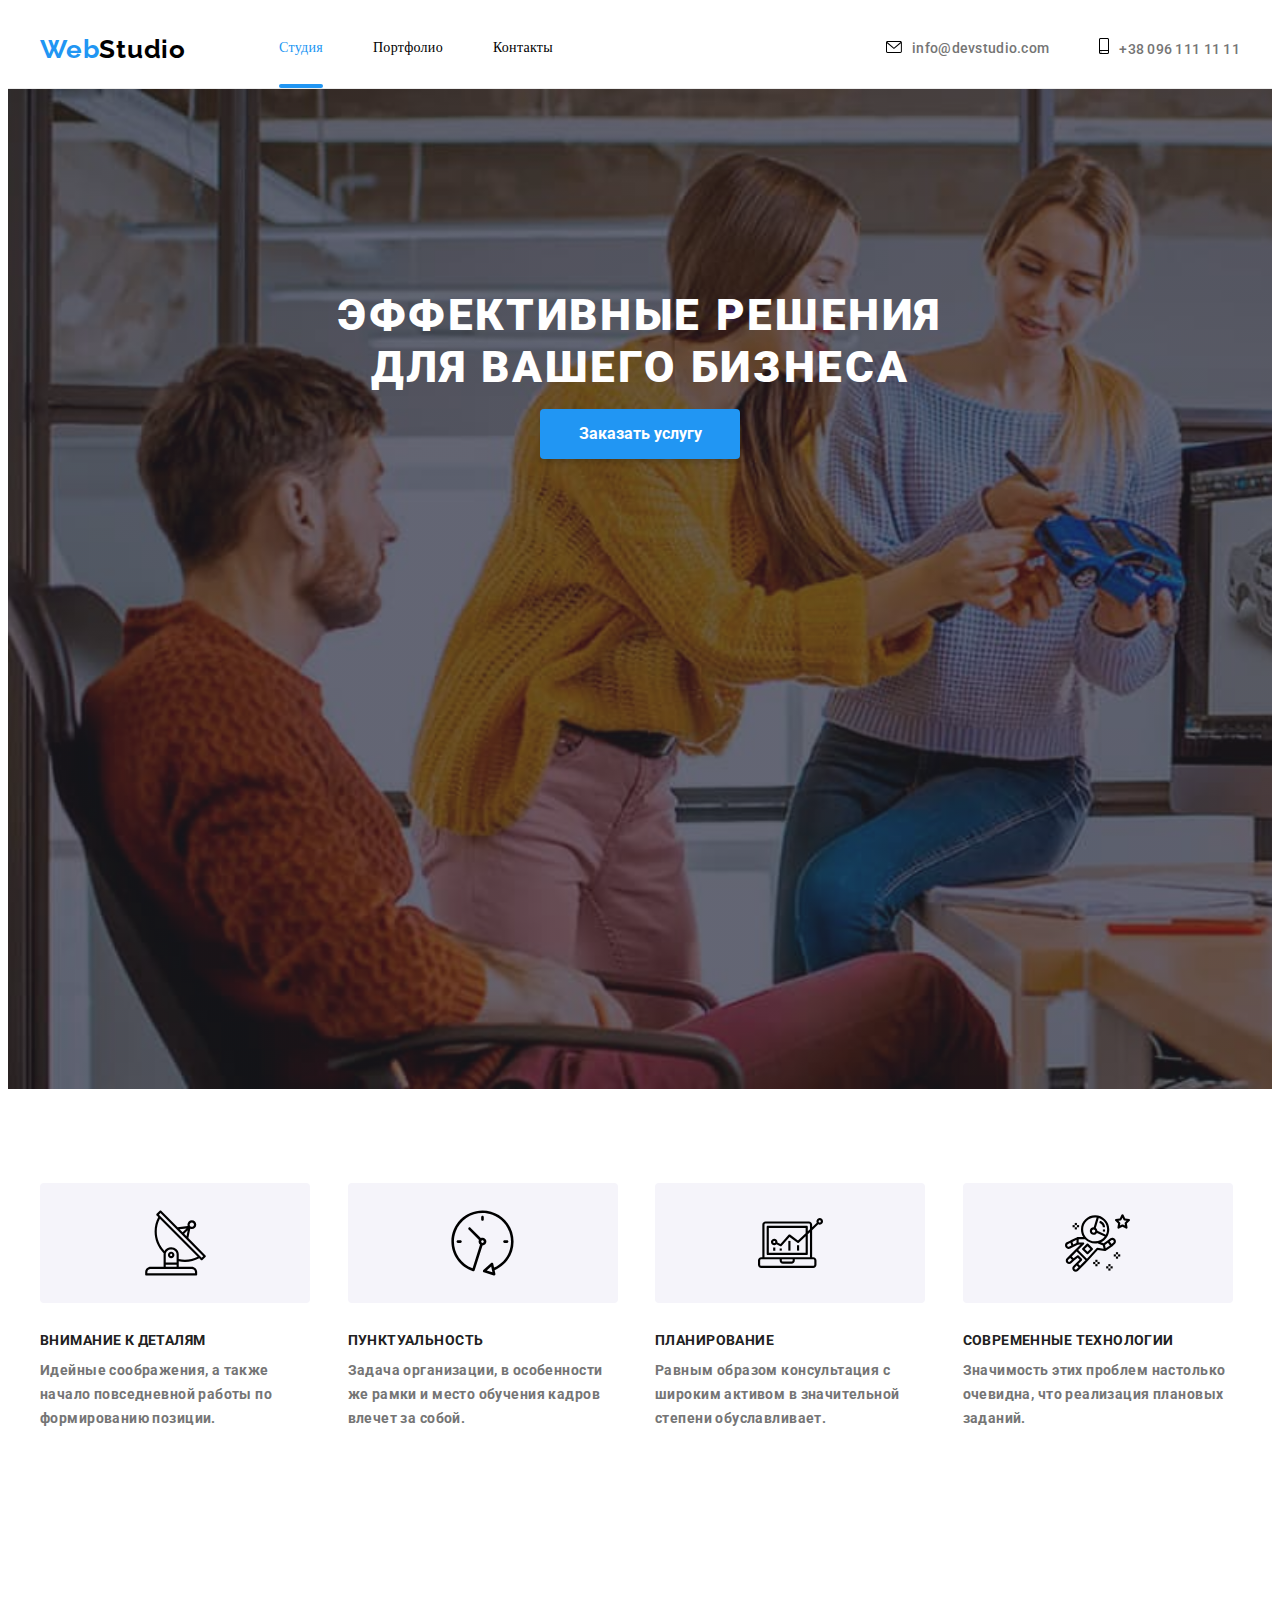
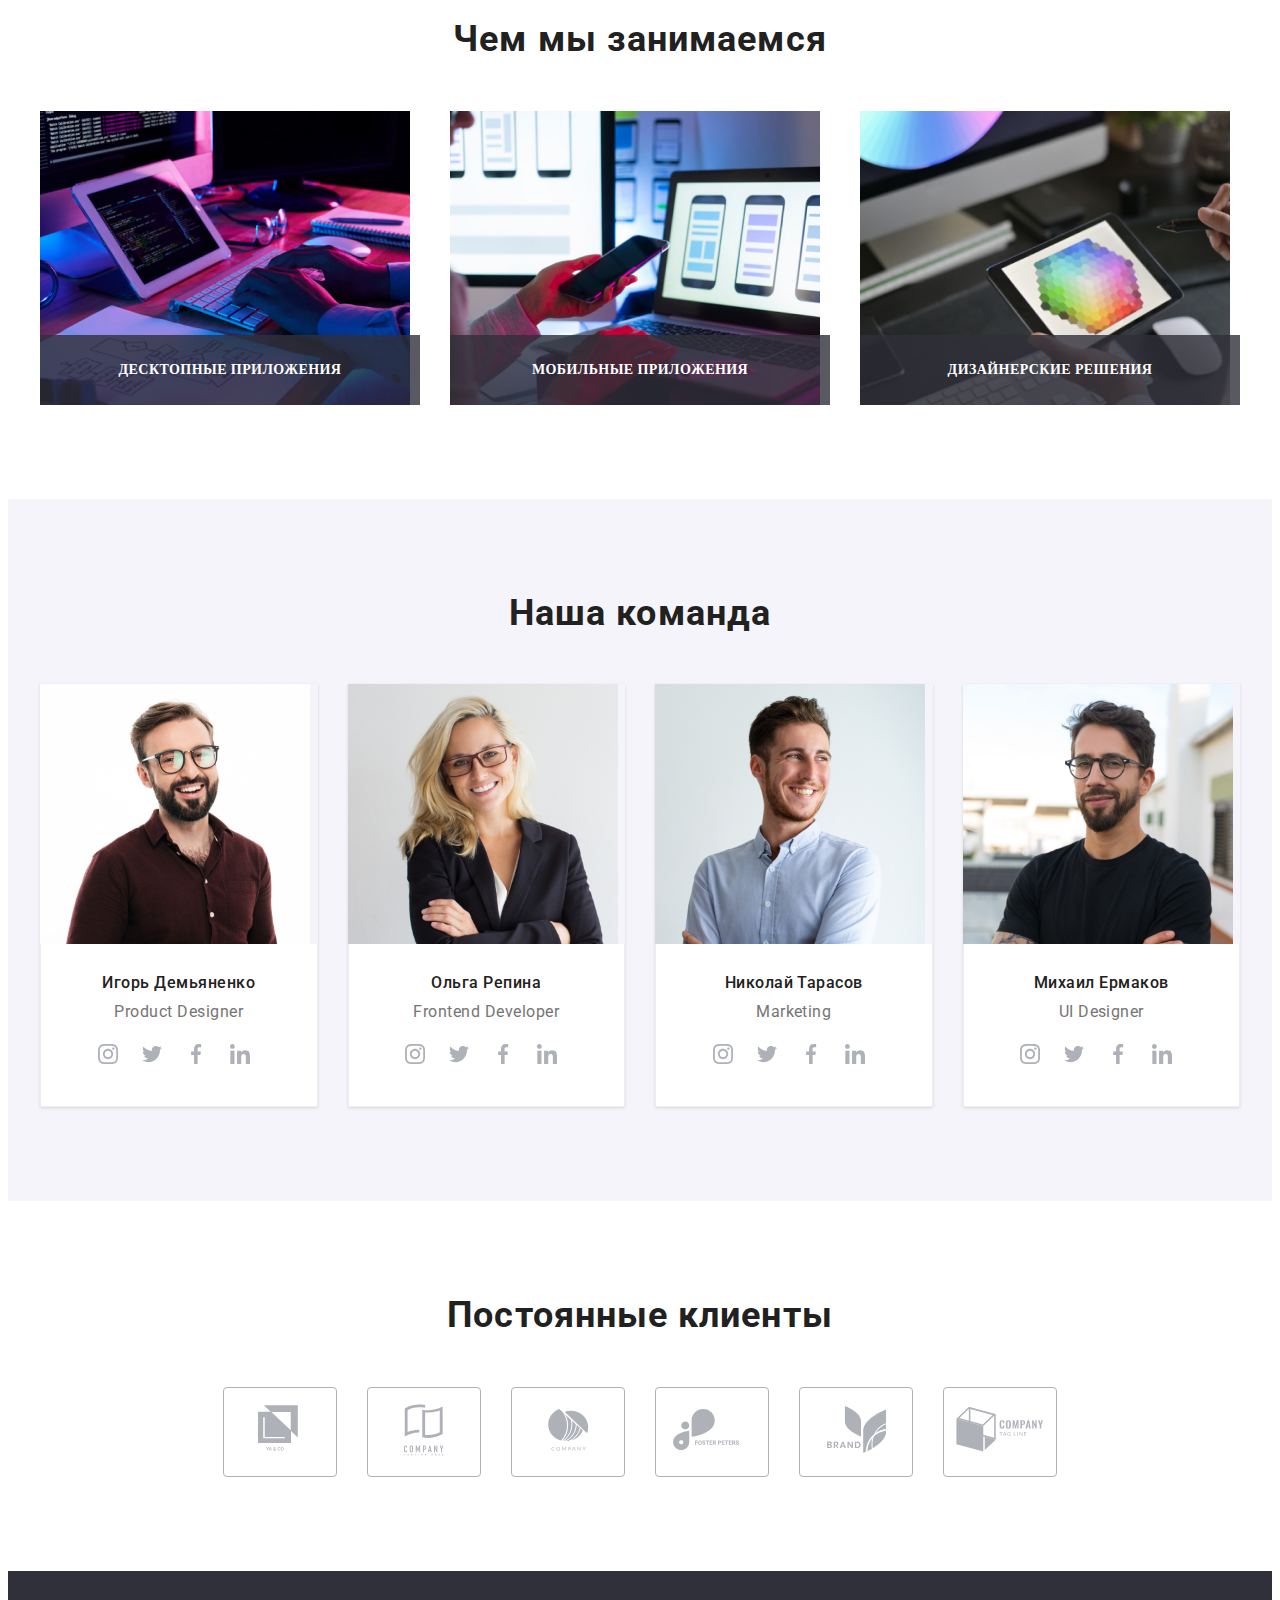
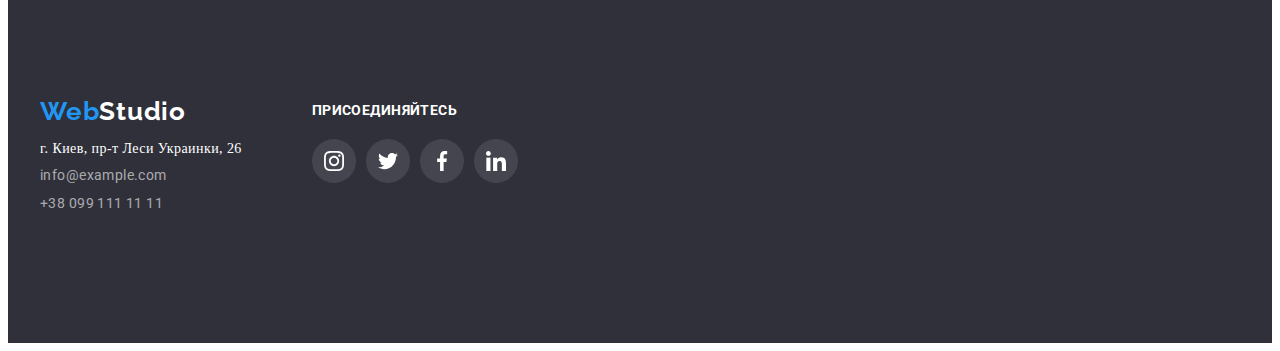
==== commit 59f57667: "final commit" ====
--- a/index.html
+++ b/index.html
@@ -58,7 +58,7 @@
             <h2 class="hero-item">
                 Эффективные решения для вашего бизнеса
             </h2>
-            <button class="modal-btn" type=button> Заказать услугу </button>
+            <button type=button class="modal-btn" data-modal-open> Заказать услугу </button>
         </section>
 
                                             <!-- ABOUT -->
@@ -501,14 +501,15 @@
             </div>
         </div>
     </footer>
-    <div class="backdrop">
+    <div class="backdrop is-hidden" data-modal>
         <div class="modal">
-            <button type="button" class="modal-close-btn">
+            <button type="button" class="modal-close-btn" data-modal-close>
                 <svg class="icon-close" width="11" height="11" >
                     <use href="./images/sprite.svg#Vector"></use>
                 </svg>
             </button>
         </div>
     </div>
+    <script src="./js/modal.js"></script>
 </body>
 </html>--- a/css/styles.css
+++ b/css/styles.css
@@ -54,8 +54,9 @@
 }
 /* ===========COMPONENTS=========== */
 .header {
-  position: absolute;
-  background-color: teal;
+  /* position: fixed;
+  background: #ffffff;
+  width: 100%; */
   height: 80px;
   border-bottom: 1px solid #ececec;
 }
@@ -208,6 +209,7 @@
   cursor: pointer;
   display: block;
   border: 0;
+  border-radius: 4px;
   transition: color 250ms cubic-bezier(0.4, 0, 0.2, 1),
     background-color 250ms cubic-bezier(0.4, 0, 0.2, 1);
 }
@@ -537,9 +539,11 @@
 
 .clients-list-item:hover {
   border-color: var(--accent-color);
+  transition: border 250ms cubic-bezier(0.4, 0, 0.2, 1);
 }
 .clients-list-item:hover .client-logo {
   fill: var(--accent-color);
+  transition: fill 250ms cubic-bezier(0.4, 0, 0.2, 1);
 }
 
 /* ============FOOTER================ */
@@ -637,7 +641,7 @@
   margin-bottom: 20px;
 }
 
-/* ==========MODAL-WINDOW=========== */
+/* ==========MODAL--WINDOW=========== */
 .backdrop {
   position: fixed;
   top: 0;
@@ -645,6 +649,7 @@
   width: 100vw;
   height: 100vh;
   background-color: rgba(0, 0, 0, 0.2);
+  /* transition-duration: 300ms; */
 }
 .modal {
   position: absolute;
@@ -654,6 +659,7 @@
   width: 528px;
   height: 580px;
   background-color: #ffffff;
+  border-radius: 4px;
 }
 .modal-close-btn {
   position: absolute;
@@ -674,3 +680,8 @@
   border: 1px solid rgba(0, 0, 0, 0.1);
   transition: border 250ms cubic-bezier(0.4, 0, 0.2, 1);
 }
+.is-hidden {
+  opacity: 0;
+  visibility: hidden;
+  pointer-events: none;
+}
